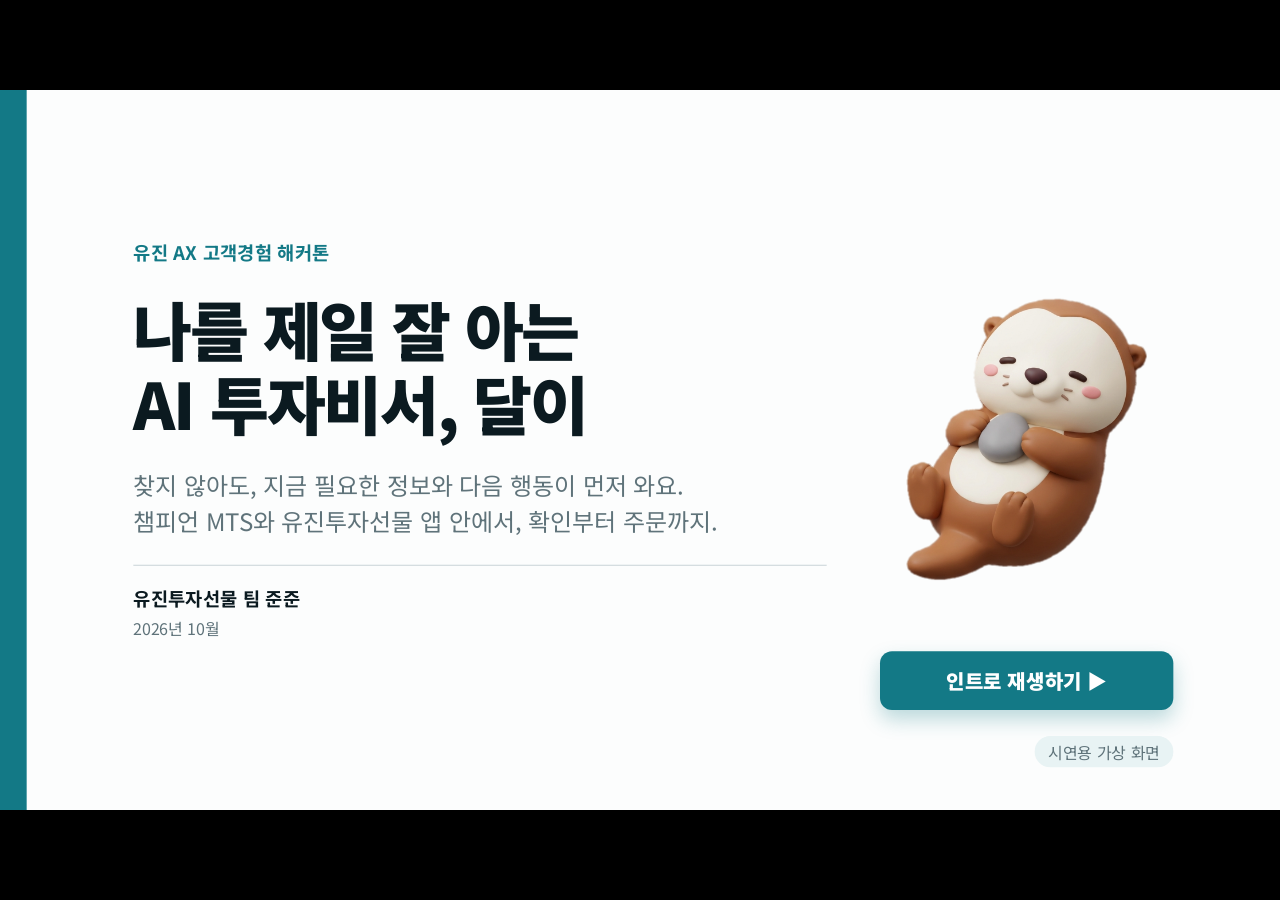
==== present/index.html @ 92f45984 "feat: 발표 페이지 present/ 추가 (덱, 인트로, 시연 영상을 한 페이지로) - present/index.html: 덱 9장 + 시연 영상 장. 1920×1080 무대를" ====
<!doctype html>
<html lang="ko">
<head>
<meta charset="utf-8">
<meta name="viewport" content="width=device-width, initial-scale=1">
<title>나를 제일 잘 아는 AI 투자비서, 달이</title>
<link rel="icon" href="../favicon.ico">
<link rel="preconnect" href="https://fonts.googleapis.com">
<link rel="stylesheet" href="https://fonts.googleapis.com/css2?family=Noto+Sans+KR:wght@400;500;700;900&display=swap">
<style>
  /* 1920×1080 무대를 창에 맞춰 축소. 장은 덱 파일 그대로(인라인 스타일) */
  html, body { margin: 0; height: 100%; background: #000; overflow: hidden; }
  #stage { position: absolute; left: 50%; top: 50%; width: 1920px; height: 1080px; transform-origin: 0 0; }
  #stage > section { position: absolute; left: 0; top: 0; width: 1920px; height: 1080px; box-sizing: border-box; overflow: hidden; margin: 0; }
  #stage > section:not(.on) { display: none !important; }
  #stage section * { box-sizing: border-box; }
  #stage p, #stage h1, #stage h2, #stage h3 { margin: 0; }
  #stage img { display: block; }
  #stage aside { display: none; }
  #stage table { border-collapse: collapse; }
  x-shape { display: block; flex: none; }
  x-shape[kind="arrow-right"] { clip-path: polygon(0 32%, 58% 32%, 58% 0, 100% 50%, 58% 100%, 58% 68%, 0 68%); }
  /* 넘김 안내와 장 번호 */
  #hud { position: fixed; left: 50%; bottom: 14px; transform: translateX(-50%); display: flex; gap: 10px; align-items: center; font: 500 13px/1 'Noto Sans KR', Arial, sans-serif; color: rgba(255,255,255,.55); opacity: 0; transition: opacity .3s; pointer-events: none; }
  body:hover #hud { opacity: 1; }
  #hud b { color: #fff; font-weight: 700; }
  /* 발표자 노트 (N) */
  #notes { position: fixed; right: 16px; bottom: 16px; width: 420px; max-height: 40vh; overflow: auto; padding: 14px 16px; border-radius: 12px; background: rgba(11,26,32,.92); color: #fff; font: 400 15px/1.6 'Noto Sans KR', Arial, sans-serif; display: none; }
  #notes.on { display: block; }
  /* 인트로 오버레이 */
  #intro { position: fixed; inset: 0; background: #000; display: none; z-index: 10; }
  #intro.on { display: block; }
  #intro iframe { width: 100%; height: 100%; border: 0; display: block; }
  #intro-close { position: absolute; right: 18px; top: 14px; padding: 8px 14px; border: 0; border-radius: 999px; background: rgba(255,255,255,.18); color: #fff; font: 700 14px 'Noto Sans KR', Arial, sans-serif; cursor: pointer; }
</style>
</head>
<body>
<div id="stage">
<section id="v-cover" data-transition="fade" style="background:#FCFDFD;color:#0B1A20;font-family:'Noto Sans KR', Arial, sans-serif;padding:128px 160px 160px 200px;display:flex;flex-direction:row;align-items:center;justify-content:space-between;gap:80px">
<x-shape kind="rect" style="position:absolute;left:0;top:0;width:40px;height:1080px;background:#137986"></x-shape>
<div style="display:flex;flex-direction:column;gap:40px;width:1080px">
<p style="font-size:28px;font-weight:700;color:#137986">유진 AX 고객경험 해커톤</p>
<h1 style="font-size:96px;font-weight:900;line-height:1.15;letter-spacing:-3px">나를 제일 잘 아는<br>AI 투자비서, 달이</h1>
<p style="font-size:36px;color:#5F737A;line-height:1.5">찾지 않아도, 지금 필요한 정보와 다음 행동이 먼저 와요.<br>챔피언 MTS와 유진투자선물 앱 안에서, 확인부터 주문까지.</p>
<div style="display:flex;flex-direction:column;gap:8px;border-top:2px solid #D5DDE0;padding:28px 0 0 0">
<p style="font-size:28px;font-weight:700">유진투자선물 팀 준준</p>
<p style="font-size:24px;color:#5F737A">2026년 10월</p>
</div>
</div>
<img src="img/dali-body.png" alt="조약돌을 안은 해달 캐릭터 달이" style="width:440px;height:440px;object-fit:contain">
<button type="button" id="intro-btn" style="position:absolute;right:160px;bottom:150px;width:440px;padding:22px 0;border:0;border-radius:18px;background:#137986;color:#fff;font:inherit;font-size:30px;font-weight:900;cursor:pointer;box-shadow:0 14px 30px rgba(19,121,134,.28)">인트로 재생하기 ▶</button>
<p style="position:absolute;right:160px;bottom:64px;font-size:24px;color:#5F737A;background:#E8F3F4;padding:6px 20px;border-radius:999px">시연용 가상 화면</p>
<aside>안녕하세요, 유진투자선물 리테일영업팀과 스마트채널팀이 모인 팀 준준이에요. 저희는 매일 고객을 직접 만나요. 오늘 보여 드릴 건 나를 제일 잘 아는 AI 투자비서, 달이예요. 고객이 늘 묻는 세 가지, 왜 오르지, 왜 떨어지지, 어떻게 대응하지에 챔피언 MTS와 유진투자선물 앱이 먼저 답하게 만들었어요. 고객을 만나서 들은 이야기부터 시작할게요.</aside>
</section>
<section id="v-why" data-transition="fade" style="background:#FCFDFD;color:#0B1A20;font-family:'Noto Sans KR', Arial, sans-serif;padding:80px 128px 160px;display:flex;flex-direction:column;justify-content:space-between;gap:36px">
<div style="display:flex;flex-direction:column;gap:14px;border-bottom:2px solid #D5DDE0;padding:0 0 28px 0">
<div style="display:flex;flex-direction:row;align-items:center;gap:20px"><p style="font-size:24px;font-weight:900;letter-spacing:6px;color:#137986">WHY</p><p style="font-size:22px;font-weight:700;color:#137986;background:#E8F3F4;padding:4px 16px;border-radius:999px">고객문제 발견</p></div>
<h2 style="font-size:52px;font-weight:700;line-height:1.3;letter-spacing:-1px">고객은 챔피언 MTS에 거래할 때만 들어와요.<br><span style="color:#137986">필요한 정보가 제때 보이지 않아서요</span></h2>
</div>
<div style="display:flex;flex-direction:column;gap:12px">
<p style="font-size:30px;font-weight:700;color:#5F737A">“챔피언 MTS는 언제 사용하시나요?”</p>
<p style="font-size:96px;font-weight:900;line-height:1.15;letter-spacing:-4px">“거래할 때만 들어와요.”</p>
</div>
<div style="display:flex;flex-direction:column;gap:16px">
<p style="font-size:24px;font-weight:700;color:#5F737A">2026년 상반기 고객인터뷰 결과, 5명, 1인 60분</p>
<div style="display:flex;flex-direction:row;gap:24px;align-items:stretch">
<div style="flex:1;display:flex;flex-direction:column;gap:8px;background:#FFFFFF;border:2px solid #D5DDE0;border-radius:24px;padding:28px 36px"><p style="font-size:72px;font-weight:900;letter-spacing:-3px;color:#E5333D;line-height:1">100%</p><p style="font-size:28px;font-weight:700;line-height:1.35">분석은 다른 앱에서 끝내고<br>여기서는 매수 버튼만</p></div>
<div style="flex:1;display:flex;flex-direction:column;gap:8px;background:#FFFFFF;border:2px solid #D5DDE0;border-radius:24px;padding:28px 36px"><p style="font-size:72px;font-weight:900;letter-spacing:-3px;color:#E5333D;line-height:1">100%</p><p style="font-size:28px;font-weight:700;line-height:1.35">왜 올랐는지, 남들은 뭘 사는지<br>보고 싶은데 앱엔 없어요</p></div>
<div style="flex:1.1;display:flex;flex-direction:column;justify-content:center;gap:10px;background:#0B1A20;color:#FFFFFF;border-radius:24px;padding:28px 36px"><p style="font-size:24px;font-weight:700;color:#BFC9CD">그래서 위기예요</p><p style="font-size:30px;font-weight:900;line-height:1.35">매수 버튼은 어느 앱에나 있어요.<br>주문만 남으면, <span style="color:#FF8A8F">갈아탈 이유만</span> 남아요</p></div>
</div>
</div>
<p style="position:absolute;left:128px;bottom:64px;width:1300px;font-size:24px;color:#5F737A">지금 유진을 쓰는 이유는 주문이 안정적이고, 담당 직원이 챙겨 주고, 오래 거래해서예요. 비율은 인터뷰한 고객 기준</p>
<p style="position:absolute;right:208px;bottom:64px;font-size:24px;color:#5F737A;background:#E8F3F4;padding:6px 20px;border-radius:999px">시연용 가상 화면</p>
<p style="position:absolute;right:128px;bottom:64px;width:60px;font-size:24px;color:#5F737A;text-align:right">2</p>
<aside>고객을 직접 만나 한 시간씩 물어봤어요. 다섯 분이에요. 챔피언 MTS를 언제 사용하시냐고 묻자 답은 하나였어요. 거래할 때만 들어와요. 왜 올랐는지, 내 종목 일정이 언제인지 앱 안에서 바로 보이지 않으니까요. 그래서 만난 고객 모두가 분석은 다른 앱에서 끝내고 와서 여기서는 매수 버튼만 눌러요. 모두가 왜 올랐는지, 다른 고객은 뭘 사는지 보고 싶어 했는데 앱엔 없었어요. 지금 유진을 쓰는 이유는 주문이 안정적이고, 담당 직원이 챙겨 주고, 오래 거래해서예요. 고객의 눈높이는 매일 높아져요. 그런데 매수 버튼은 어느 증권사 앱에나 있어요. 고객이 판단하는 자리가 전부 밖에 있으면 유진에 남는 건 주문뿐이고, 다른 데서 같은 주문이 되는 순간 갈아탈 이유만 남아요. 이게 저희가 출발한 위기감이에요.</aside>
</section>
<section id="v-what" data-transition="fade" style="background:#FCFDFD;color:#0B1A20;font-family:'Noto Sans KR', Arial, sans-serif;padding:64px 128px 150px;display:flex;flex-direction:column;gap:22px">
<div style="display:flex;flex-direction:row;align-items:center;gap:20px;border-bottom:2px solid #D5DDE0;padding:0 0 18px 0">
<p style="font-size:24px;font-weight:900;letter-spacing:6px;color:#137986">WHAT</p><p style="font-size:22px;font-weight:700;color:#137986;background:#E8F3F4;padding:4px 16px;border-radius:999px;white-space:nowrap">고객가치</p>
<h2 style="font-size:44px;font-weight:700;line-height:1.3;letter-spacing:-1px;padding:0 0 0 12px">고객이 늘 묻는 세 가지에, <span style="color:#137986">묻기 전에 답이 와 있어요</span></h2>
</div>
<div style="display:flex;flex-direction:row;justify-content:center;gap:64px">
<div style="display:flex;flex-direction:column;gap:10px;align-items:center"><img src="img/06-news.png" alt="관심 종목 SK하이닉스 +10.9%, 반도체 대형주 나란히 급등" style="width:324px;height:660px;object-fit:cover;object-position:top;border-radius:34px;border:6px solid #0B1A20"><p style="font-size:36px;font-weight:900;letter-spacing:-1px;color:#E5333D">왜 올랐지?</p><p style="font-size:24px;font-weight:700;color:#5F737A">관심 종목이 오르면 이유 한 줄</p></div>
<div style="display:flex;flex-direction:column;gap:10px;align-items:center"><img src="img/03-intraday.png" alt="삼성전자 -3.8%, 그날 특징뉴스 한 줄" style="width:324px;height:660px;object-fit:cover;object-position:top;border-radius:34px;border:6px solid #0B1A20"><p style="font-size:36px;font-weight:900;letter-spacing:-1px;color:#2F6FDB">왜 떨어졌지?</p><p style="font-size:24px;font-weight:700;color:#5F737A">보유 종목이 빠지면 그날 특징뉴스</p></div>
<div style="display:flex;flex-direction:column;gap:10px;align-items:center"><img src="img/10-ev-page1.png" alt="최근 4번 발표 다음 날 차트와 달이가 쓴 한 줄" style="width:324px;height:660px;object-fit:cover;object-position:top;border-radius:34px;border:6px solid #0B1A20"><p style="font-size:36px;font-weight:900;letter-spacing:-1px;color:#137986">어떻게 대응하지?</p><p style="font-size:24px;font-weight:700;color:#5F737A">실적 발표 전, 최근 4번 결과와 한 줄</p></div>
</div>
<p style="position:absolute;left:128px;bottom:64px;width:1300px;font-size:24px;color:#5F737A">사라, 팔라는 추천이 아니에요. 다음에 볼 것과 갈 화면만 먼저 열어 둬요. 판단은 고객이 해요</p>
<p style="position:absolute;right:208px;bottom:64px;font-size:24px;color:#5F737A;background:#E8F3F4;padding:6px 20px;border-radius:999px">시연용 가상 화면</p>
<p style="position:absolute;right:128px;bottom:64px;width:60px;font-size:24px;color:#5F737A;text-align:right">3</p>
<aside>그래서 우리가 주는 가치는 하나예요. 고객이 늘 묻는 세 가지에 묻기 전에 답이 와 있는 거예요. 왜 올랐지. 관심 종목이 오르면 이유 한 줄이 붙어 있어요. 왜 떨어졌지. 보유 종목이 빠지면 그날 특징뉴스가 맨 위에 있어요. 어떻게 대응하지. 실적 발표 전에 최근 4번 결과를 작은 차트로 보여 주고, 달이가 한 줄로 써 줘요. 지금은 검색하고, 커뮤니티와 차트 앱을 본 다음에야 챔피언 MTS를 열어요. 앱 4개, 30분이에요. 달이는 앱 1개, 1분이에요. 고객은 누르기만 해요. 사라, 팔라는 추천이 아니라 다음에 볼 것과 갈 화면을 먼저 열어 두는 거예요. 판단은 고객이 해요. 찾고, 다른 앱으로 옮기고, 혼자 짐작하던 투자 경험이 열면 보이는 쉬운 경험이 돼요.</aside>
</section>
<section id="v-eugene" data-transition="fade" style="background:#FCFDFD;color:#0B1A20;font-family:'Noto Sans KR', Arial, sans-serif;padding:64px 128px 150px;display:flex;flex-direction:column;gap:22px">
<div style="display:flex;flex-direction:row;align-items:center;gap:20px;border-bottom:2px solid #D5DDE0;padding:0 0 18px 0">
<p style="font-size:24px;font-weight:900;letter-spacing:6px;color:#137986">HOW</p><p style="font-size:22px;font-weight:700;color:#137986;background:#E8F3F4;padding:4px 16px;border-radius:999px;white-space:nowrap">유진다움</p>
<h2 style="font-size:44px;font-weight:700;line-height:1.3;letter-spacing:-1px;padding:0 0 0 12px">나를 제일 잘 아는 비서는 <span style="color:#137986">유진이라서 만들 수 있어요</span></h2>
</div>
<div style="display:flex;flex-direction:row;gap:64px;align-items:center">
<div style="flex:1;display:flex;flex-direction:column;border-top:2px solid #0B1A20">
<div style="display:flex;flex-direction:row;align-items:center;gap:28px;padding:34px 0;border-bottom:1px solid #D5DDE0"><p style="width:56px;font-size:36px;font-weight:900;color:#137986">1</p><p style="font-size:36px;font-weight:700">내 계좌와 매매 기록을 이미 알아요</p></div>
<div style="display:flex;flex-direction:row;align-items:center;gap:28px;padding:34px 0;border-bottom:1px solid #D5DDE0"><p style="width:56px;font-size:36px;font-weight:900;color:#137986">2</p><p style="font-size:36px;font-weight:700">증권과 선물, 두 앱에 같은 달이</p></div>
<div style="display:flex;flex-direction:row;align-items:center;gap:28px;padding:34px 0;border-bottom:1px solid #D5DDE0"><p style="width:56px;font-size:36px;font-weight:900;color:#137986">3</p><p style="font-size:36px;font-weight:700">유진 리서치가 한 줄의 근거</p></div>
<div style="display:flex;flex-direction:row;align-items:center;gap:28px;padding:34px 0;border-bottom:1px solid #D5DDE0"><p style="width:56px;font-size:36px;font-weight:900;color:#137986">4</p><p style="font-size:36px;font-weight:700">담당 직원이 없는 시간을 채워요</p></div>
</div>
<div style="flex:none;display:flex;flex-direction:row;gap:40px">
<div style="display:flex;flex-direction:column;gap:12px;align-items:center"><img src="img/30-stock-main.png" alt="챔피언 MTS 메인, 오른쪽 아래 달이" style="width:324px;height:700px;object-fit:cover;object-position:top;border-radius:34px;border:6px solid #0B1A20"><p style="font-size:26px;font-weight:700;text-align:center">챔피언 MTS</p></div>
<div style="display:flex;flex-direction:column;gap:12px;align-items:center"><img src="img/32-fut-main.png" alt="유진투자선물 앱 메인, 오른쪽 아래 달이" style="width:324px;height:700px;object-fit:cover;object-position:top;border-radius:34px;border:6px solid #0B1A20"><p style="font-size:26px;font-weight:700;text-align:center">유진투자선물 앱</p></div>
</div>
</div>
<p style="position:absolute;left:128px;bottom:64px;width:1300px;font-size:24px;color:#5F737A">새 앱을 깔지 않아요. 두 앱 메인 오른쪽 아래, 같은 자리에 달이가 있어요</p>
<p style="position:absolute;right:208px;bottom:64px;font-size:24px;color:#5F737A;background:#E8F3F4;padding:6px 20px;border-radius:999px">시연용 가상 화면</p>
<p style="position:absolute;right:128px;bottom:64px;width:60px;font-size:24px;color:#5F737A;text-align:right">4</p>
<aside>왜 유진이어야 하느냐. 나를 제일 잘 아는 비서는 내 계좌를 아는 회사만 만들 수 있어요. 달이의 입력은 보유 종목, 관심 종목, 매매 기록, 어제 걸어 둔 주문이에요. 전부 유진이 이미 가진 것이에요. 둘째, 유진은 증권과 선물을 다 해요. 챔피언 MTS에서는 내 종목 일정을, 유진투자선물 앱에서는 미국 금리 결정을 같은 달이가 같은 틀로 보여 줘요. 셋째, 달이가 쓰는 한 줄 아래에는 근거가 붙는데, 리포트 3줄 같이 읽기는 유진 리서치가 있어서 가능해요. 넷째, 고객이 유진에 남는 이유는 담당 직원이에요. 저희 리테일영업팀이 매일 듣는 질문, 왜 올랐어요, 언제 발표예요, 이걸 달이가 앱 안에서 먼저 답해요. 직원을 대신하는 게 아니라 직원이 없는 시간을 채우는 거예요.</aside>
</section>
<section id="v-ai" data-transition="fade" style="display:flex; flex-direction:column; gap:36px; padding:80px 128px 160px; background:#fcfdfd">
  <div style="display:flex; flex-direction:column; gap:14px; padding:0 0 28px; border-bottom:2px solid #d5dde0">
    <div style="display:flex; flex-direction:row; gap:20px; align-items:center">
      <p style="font-family:'Noto Sans KR', Arial, sans-serif; font-size:24px; font-weight:900; letter-spacing:6px; color:#137986">HOW</p>
      <p style="padding:4px 16px; font-family:'Noto Sans KR', Arial, sans-serif; font-size:22px; font-weight:700; color:#137986; background:#e8f3f4; border-radius:256px">AI 활용 및 구현</p>
    </div>
    <h2 style="font-family:'Noto Sans KR', Arial, sans-serif; font-size:52px; font-weight:700; line-height:1.3; letter-spacing:-1px; color:#0b1a20">챗봇은 고객이 묻고 기다려요.<br><span style="color:#137986">달이는 AI가 먼저 가져와요</span></h2>
  </div>
  <div style="display:flex; flex-direction:column; gap:14px">
    <div style="display:flex; flex-direction:row; gap:24px">
      <p style="flex:1; padding:0 0 10px 36px; font-family:'Noto Sans KR', Arial, sans-serif; font-size:30px; font-weight:900; color:#5f737a; border-bottom:3px solid #bfc9cd">기존 챗봇</p>
      <p style="flex:1; padding:0 0 10px 36px; font-family:'Noto Sans KR', Arial, sans-serif; font-size:30px; font-weight:900; color:#137986; border-bottom:3px solid #137986">달이</p>
    </div>
    <div style="display:flex; flex-direction:row; gap:24px">
      <p style="flex:1; padding:26px 36px; font-family:'Noto Sans KR', Arial, sans-serif; font-size:32px; font-weight:700; color:#5f737a; background:#f3f6f7; border-radius:20px">고객이 질문을 타이핑하고 기다려요</p>
      <p style="flex:1; padding:26px 36px; font-family:'Noto Sans KR', Arial, sans-serif; font-size:32px; font-weight:700; color:#0b1a20; background:#e8f3f4; border-radius:20px">묻기 전에, 답이 와 있어요</p>
    </div>
    <div style="display:flex; flex-direction:row; gap:24px">
      <p style="flex:1; padding:26px 36px; font-family:'Noto Sans KR', Arial, sans-serif; font-size:32px; font-weight:700; color:#5f737a; background:#f3f6f7; border-radius:20px">답은 시장 일반론</p>
      <p style="flex:1; padding:26px 36px; font-family:'Noto Sans KR', Arial, sans-serif; font-size:32px; font-weight:700; color:#0b1a20; background:#e8f3f4; border-radius:20px">내 계좌 기준 한 줄</p>
    </div>
    <div style="display:flex; flex-direction:row; gap:24px">
      <p style="flex:1; padding:26px 36px; font-family:'Noto Sans KR', Arial, sans-serif; font-size:32px; font-weight:700; color:#5f737a; background:#f3f6f7; border-radius:20px">주문은 다른 화면에서</p>
      <p style="flex:1; padding:26px 36px; font-family:'Noto Sans KR', Arial, sans-serif; font-size:32px; font-weight:700; color:#0b1a20; background:#e8f3f4; border-radius:20px">바로 아래에 주문 버튼</p>
    </div>
    <div style="display:flex; flex-direction:row; gap:24px">
      <div style="display:flex; flex-direction:row; gap:20px; align-items:center; justify-content:space-between; flex:1; padding:30px 36px; background:#f3f6f7; border-radius:20px">
        <p style="font-family:'Noto Sans KR', Arial, sans-serif; font-size:26px; font-weight:700; color:#5f737a">검색, 커뮤니티, 차트 앱, 그다음 MTS</p>
        <p style="font-family:'Noto Sans KR', Arial, sans-serif; font-size:60px; font-weight:900; line-height:1; letter-spacing:-2px; white-space:nowrap; color:#5f737a">앱 4개, 30분</p>
      </div>
      <div style="display:flex; flex-direction:row; gap:20px; align-items:center; justify-content:space-between; flex:1; padding:30px 36px; background:#137986; border-radius:20px">
        <p style="font-family:'Noto Sans KR', Arial, sans-serif; font-size:26px; font-weight:700; color:#bfe8ec">챔피언 MTS 하나</p>
        <p style="font-family:'Noto Sans KR', Arial, sans-serif; font-size:60px; font-weight:900; line-height:1; letter-spacing:-2px; white-space:nowrap; color:#ffffff">앱 1개, 1분</p>
      </div>
    </div>
  </div>
  <p style="position:absolute; bottom:64px; left:128px; width:1400px; font-family:'Noto Sans KR', Arial, sans-serif; font-size:24px; color:#5f737a">공시와 뉴스는 실제 데이터, 숫자는 규칙, 문장은 AI. 시연의 AI 문장은 미리 써 둔 것이고, 실제 서비스에서는 생성형 AI가 그때그때 써요</p>
  <p style="position:absolute; right:208px; bottom:64px; padding:6px 20px; font-family:'Noto Sans KR', Arial, sans-serif; font-size:24px; color:#5f737a; background:#e8f3f4; border-radius:256px">시연용 가상 화면</p>
  <p style="position:absolute; right:128px; bottom:64px; width:60px; font-family:'Noto Sans KR', Arial, sans-serif; font-size:24px; text-align:right; color:#5f737a">5</p>
  <aside>어떻게 하느냐. 기존 챗봇과 나란히 놓으면 분명해요. 챗봇은 고객이 질문을 타이핑하고 기다려요. 달이는 묻기 전에 답이 와 있어요. 챗봇의 답은 시장 일반론이고, 달이는 내 계좌 기준 한 줄이에요. 챗봇은 주문이 다른 화면이고, 달이는 바로 아래에 주문 버튼이에요. 지금 고객은 검색하고, 커뮤니티와 차트 앱을 본 다음에야 챔피언 MTS를 열어요. 앱 4개, 30분이에요. 달이는 앱 1개, 1분이에요. 구현은 세 층이에요. 공시는 OpenDART에서, 뉴스는 실제 기사 본문까지 10분마다 받아요. 지어내지 않아요. 숫자와 오늘 맨 위 한 장은 전부 규칙이 골라요. AI는 문장만 써요. 뉴스를 한 줄로 요약하고, 지난 결과를 한 줄로 쓰고, 습관을 점검해요. 문장 아래에는 늘 근거 한 줄이 붙어요. 그래서 고객은 아무것도 입력하지 않아도 지금 필요한 것을 알게 되고, 판단은 고객이 해요.</aside>
</section>
<section id="v-flow" data-transition="fade" style="background:#FCFDFD;color:#0B1A20;font-family:'Noto Sans KR', Arial, sans-serif;padding:64px 128px 150px;display:flex;flex-direction:column;gap:22px">
<div style="display:flex;flex-direction:row;align-items:center;gap:20px;border-bottom:2px solid #D5DDE0;padding:0 0 18px 0">
<p style="font-size:24px;font-weight:900;letter-spacing:6px;color:#137986">HOW</p><p style="font-size:22px;font-weight:700;color:#137986;background:#E8F3F4;padding:4px 16px;border-radius:999px;white-space:nowrap">AI 활용 및 구현</p>
<h2 style="font-size:44px;font-weight:700;line-height:1.3;letter-spacing:-1px;padding:0 0 0 12px">확인부터 주문까지 <span style="color:#137986">챔피언 MTS 안에서 끝나요</span></h2>
</div>
<div style="display:flex;flex-direction:row;align-items:center;justify-content:center;gap:18px">
<div style="display:flex;flex-direction:column;align-items:center;gap:12px"><img src="img/30-stock-main.png" alt="챔피언 MTS 메인, 오른쪽 아래 달이" style="width:324px;height:700px;object-fit:cover;object-position:top;border-radius:34px;border:6px solid #0B1A20"><p style="font-size:26px;font-weight:700;text-align:center">메인에서 달이</p></div>
<x-shape kind="arrow-right" style="width:40px;height:30px;background:#1E95A3;flex:none"></x-shape>
<div style="display:flex;flex-direction:column;align-items:center;gap:12px"><img src="img/02-morning.png" alt="달이 오늘 탭, 내 종목 일정, 삼성전자 실적 발표" style="width:324px;height:700px;object-fit:cover;object-position:top;border-radius:34px;border:6px solid #0B1A20"><p style="font-size:26px;font-weight:700;text-align:center">내 종목 일정이 맨 위에</p></div>
<x-shape kind="arrow-right" style="width:40px;height:30px;background:#1E95A3;flex:none"></x-shape>
<div style="display:flex;flex-direction:column;align-items:center;gap:12px"><img src="img/40-ev-order-btn.png" alt="지난 결과는? 화면 맨 아래 삼성전자 주문 버튼" style="width:324px;height:700px;object-fit:cover;object-position:bottom;border-radius:34px;border:6px solid #0B1A20"><p style="font-size:26px;font-weight:700;text-align:center">최근 4번 보고 주문 버튼</p></div>
<x-shape kind="arrow-right" style="width:40px;height:30px;background:#1E95A3;flex:none"></x-shape>
<div style="display:flex;flex-direction:column;align-items:center;gap:12px"><img src="img/41-order.png" alt="챔피언 MTS 삼성전자 주문 화면, 오른쪽 위 달이 버튼" style="width:324px;height:700px;object-fit:cover;object-position:top;border-radius:34px;border:6px solid #0B1A20"><p style="font-size:26px;font-weight:700;text-align:center">주문 화면</p></div>
</div>
<p style="position:absolute;left:128px;bottom:64px;width:1300px;font-size:24px;color:#5F737A">새 앱을 깔지 않아요. 주문 화면 오른쪽 위 달이 버튼으로 다시 돌아와요. 유진투자선물 앱도 같은 흐름이에요</p>
<p style="position:absolute;right:208px;bottom:64px;font-size:24px;color:#5F737A;background:#E8F3F4;padding:6px 20px;border-radius:999px">시연용 가상 화면</p>
<p style="position:absolute;right:128px;bottom:64px;width:60px;font-size:24px;color:#5F737A;text-align:right">6</p>
<aside>고객은 챔피언 MTS를 떠나지 않아요. 메인 화면 오른쪽 아래 달이를 누르면 오늘 내 종목 일정이 맨 위에 있어요. 지난 결과는? 으로 최근 4번을 보고, 맨 아래 주문 버튼을 누르면 챔피언 MTS 주문 화면으로 바로 가요. 주문 화면 오른쪽 위 달이 버튼으로 다시 돌아오고요. 유진투자선물 앱도 같은 틀이에요. 미국 금리 결정 앞에서 나스닥 지난 결과를 보여 줘요. 이 흐름을 지금 바로 시연으로 보여 드릴게요.</aside>
</section>
<section id="v-grow" data-transition="fade" style="background:#FCFDFD;color:#0B1A20;font-family:'Noto Sans KR', Arial, sans-serif;padding:64px 128px 150px;display:flex;flex-direction:column;gap:22px">
<div style="display:flex;flex-direction:row;align-items:center;gap:20px;border-bottom:2px solid #D5DDE0;padding:0 0 18px 0">
<p style="font-size:24px;font-weight:900;letter-spacing:6px;color:#137986">HOW</p><p style="font-size:22px;font-weight:700;color:#137986;background:#E8F3F4;padding:4px 16px;border-radius:999px;white-space:nowrap">고객가치</p>
<h2 style="font-size:44px;font-weight:700;line-height:1.3;letter-spacing:-1px;padding:0 0 0 12px">키우기의 힘은 가져오고, <span style="color:#137986">광고는 넣지 않아요</span></h2>
</div>
<div style="display:flex;flex-direction:row;gap:28px;align-items:flex-start">
<div style="flex:1;display:flex;flex-direction:column;gap:12px;align-items:center">
<div style="display:flex;flex-direction:row;gap:14px"><img src="img/w1.png" alt="T사 고양이 키우기, 출석하기, 매일미션" style="width:244px;height:510px;object-fit:cover;object-position:top;border-radius:26px;border:1px solid #D5DDE0"><img src="img/w2.png" alt="T사 고양이 키우기, 결제하기 미션 보상" style="width:244px;height:510px;object-fit:cover;object-position:bottom;border-radius:26px;border:1px solid #D5DDE0"></div>
<p style="font-size:26px;font-weight:900;color:#5F737A">T사 고양이 키우기</p>
<p style="font-size:24px;line-height:1.45;text-align:center;color:#5F737A"><b>월 175만 명, 55%가 매일</b><br>대신 보상마다 광고, 결제 미션</p>
</div>
<div style="flex:1;display:flex;flex-direction:column;gap:12px;align-items:center">
<div style="display:flex;flex-direction:row;gap:14px"><img src="img/s7.png" alt="T사 키워봐요 31일적금" style="width:244px;height:510px;object-fit:cover;object-position:center;border-radius:26px;border:1px solid #D5DDE0"><img src="img/s8.png" alt="T사 키워봐요, 다음 진화까지 1일" style="width:244px;height:510px;object-fit:cover;object-position:center;border-radius:26px;border:1px solid #D5DDE0"></div>
<p style="font-size:26px;font-weight:900;color:#5F737A">T사 키워봐요 다람쥐</p>
<p style="font-size:24px;line-height:1.45;text-align:center;color:#5F737A"><b>두 달 반에 60만 계좌</b><br>대신 매일 직접 넣고, 빠지면 금리 하락</p>
</div>
<div style="flex:1;display:flex;flex-direction:column;gap:12px;align-items:center;background:#E8F3F4;border-radius:30px;padding:18px 18px 22px">
<div style="display:flex;flex-direction:row;gap:14px"><img src="img/60-manage.png" alt="달이 키우기, 리포트 3줄 같이 읽기" style="width:244px;height:510px;object-fit:cover;object-position:top;border-radius:26px;border:4px solid #0B1A20"><img src="img/65-report.png" alt="달이 10월 습관 리포트" style="width:244px;height:510px;object-fit:cover;object-position:top;border-radius:26px;border:4px solid #0B1A20"></div>
<p style="font-size:26px;font-weight:900;color:#137986">달이 키우기</p>
<p style="font-size:24px;line-height:1.45;text-align:center"><b style="color:#137986;font-size:28px">광고 0개, 결제 미션 0개</b><br>리포트 3줄 읽기, AI 습관 점검, 나무 심기</p>
</div>
</div>
<p style="position:absolute;left:128px;bottom:64px;width:1300px;font-size:18px;color:#5F737A;line-height:1.4">비즈니스포스트 2025.4.15, T사 기술 블로그, 글로벌이코노믹 2026.10.22, 이용자 공개 캡처와 T사 공개 이미지. 달이 화면과 숫자는 가상</p>
<p style="position:absolute;right:208px;bottom:64px;font-size:24px;color:#5F737A;background:#E8F3F4;padding:6px 20px;border-radius:999px">시연용 가상 화면</p>
<p style="position:absolute;right:128px;bottom:64px;width:60px;font-size:24px;color:#5F737A;text-align:right">7</p>
<aside>키우기는 사람을 매일 오게 만들어요. T사가 이미 증명했어요. 고양이 키우기는 한 달에 175만 명이 쓰고 55%가 매일 들어오고, 시작 4개월 만에 1인당 이익이 흑자로 돌아섰어요. 다람쥐를 키우는 키워봐요 적금은 두 달 반 만에 60만 계좌가 열렸고, 94%가 가입 당일 첫 미션을 했어요. 다만 조건이 있어요. 보상마다 광고를 봐야 하고, 결제해야 완료되는 미션이 있어요. 다람쥐는 자동이체가 없어서 매일 직접 넣어야 하고, 하루 빠지면 금리가 내려가요. 달이는 매일 오게 만드는 힘은 가져오고, 광고와 결제 미션은 하나도 넣지 않아요. 리포트 3줄을 읽고, AI가 투자 습관을 점검하고, 같이 걸으면 가치걸음과 노을공원 나무로 이어져요. 광고 대신 배움으로 키우는 것, 금융회사의 키우기예요.</aside>
</section>
<section id="v-learn" data-transition="fade" style="background:#FCFDFD;color:#0B1A20;font-family:'Noto Sans KR', Arial, sans-serif;padding:80px 128px 160px;display:flex;flex-direction:column;justify-content:space-between;gap:40px">
<div style="display:flex;flex-direction:column;gap:14px;border-bottom:2px solid #D5DDE0;padding:0 0 28px 0">
<div style="display:flex;flex-direction:row;align-items:center;gap:20px"><p style="font-size:24px;font-weight:900;letter-spacing:6px;color:#137986">LEARN</p><p style="font-size:22px;font-weight:700;color:#137986;background:#E8F3F4;padding:4px 16px;border-radius:999px">시행착오와 인사이트</p></div>
<h2 style="font-size:52px;font-weight:700;line-height:1.3;letter-spacing:-1px">고객경험은 우리가 주고 싶은 것이 아니라,<br><span style="color:#137986">고객이 받고 싶은 것을 주는 일이었어요</span></h2>
</div>
<div style="display:flex;flex-direction:row;align-items:stretch;gap:32px">
<div style="flex:1;display:flex;flex-direction:column;gap:14px;background:#F3F6F7;border-radius:28px;padding:40px 44px"><p style="font-size:26px;font-weight:900;color:#5F737A">처음 기획</p><p style="font-size:38px;font-weight:700;line-height:1.4;color:#5F737A">내가 좋아하는 게임을<br>MTS 안에 만들려고 했어요</p></div>
<div style="display:flex;align-items:center"><x-shape kind="arrow-right" style="width:56px;height:40px;background:#1E95A3"></x-shape></div>
<div style="flex:1.3;display:flex;flex-direction:column;gap:14px;background:#E8F3F4;border:2px solid #137986;border-radius:28px;padding:40px 44px"><p style="font-size:26px;font-weight:900;color:#137986">바꾼 기획</p><p style="font-size:38px;font-weight:700;line-height:1.4">우리 고객의 연령대와 증권 앱을 쓰는 패턴을 듣고 나서,<br>게임이 아니라 <span style="color:#137986">먼저 오는 한 줄</span>로 바꿨어요</p></div>
</div>
<div style="display:flex;flex-direction:row;gap:24px">
<div style="flex:1;border-top:3px solid #137986;padding:14px 4px 0"><p style="font-size:22px;font-weight:700;color:#5F737A">만들면서 배운 것 1</p><p style="font-size:28px;font-weight:900;line-height:1.3">숫자는 규칙이, 문장만 AI가</p></div>
<div style="flex:1;border-top:3px solid #137986;padding:14px 4px 0"><p style="font-size:22px;font-weight:700;color:#5F737A">만들면서 배운 것 2</p><p style="font-size:28px;font-weight:900;line-height:1.3">근거 없는 날은 비워요</p></div>
<div style="flex:1;border-top:3px solid #137986;padding:14px 4px 0"><p style="font-size:22px;font-weight:700;color:#5F737A">만들면서 배운 것 3</p><p style="font-size:28px;font-weight:900;line-height:1.3">권유로 읽히는 말은 기계가 막아요</p></div>
</div>
<p style="font-size:40px;font-weight:900;line-height:1.35;letter-spacing:-1px">AI 시대가 되어도 고객경험의 출발은<br><span style="color:#137986">고객의 목소리에 귀 기울이는 것</span>이에요</p>
<p style="position:absolute;left:128px;bottom:64px;width:1300px;font-size:24px;color:#5F737A">PR 48개. 고친 것의 대부분은 기능이 아니라 문구와 크기였어요. 실제 회사의 공시와 실적은 지어내지 않았어요</p>
<p style="position:absolute;right:208px;bottom:64px;font-size:24px;color:#5F737A;background:#E8F3F4;padding:6px 20px;border-radius:999px">시연용 가상 화면</p>
<p style="position:absolute;right:128px;bottom:64px;width:60px;font-size:24px;color:#5F737A;text-align:right">8</p>
<aside>직접 만들면서 알게 된 건 이거예요. 고객경험은 우리가 주고 싶은 것이 아니라, 고객이 받고 싶은 것을 주는 일이었어요. 처음에는 제가 좋아하는 게임을 MTS 안에 만들려고 했어요. 그런데 우리 고객이 누구인지, 어떤 연령대가 증권 앱을 어떤 패턴으로 쓰는지 듣고 나니 그게 아니었어요. 그래서 기획을 바꿨어요. 게임이 아니라, 열면 먼저 와 있는 한 줄이에요. 만들면서 배운 것도 있어요. 숫자는 규칙이 뽑고 AI는 문장만 쓰게 했어요. AI가 숫자까지 말하면 볼 때마다 달라지니까요. 판 6번 중 3번 수익 같은 자랑하는 숫자는 뺐고, 투자 권유로 읽힐 말은 검사 스크립트가 막아요. 기사 제목을 그대로 넣었더니 아무도 안 읽어서 한 줄로 줄였고, 근거가 없는 날은 AI 줄을 비웠어요. 매매일지가 다른 앱에서 온 것 같아서 띠 높이와 줄 하나까지 맞추니 그제야 하나의 앱이 됐어요. PR 48개 중 대부분은 기능이 아니라 문구와 크기를 고친 것이었어요. 실제 회사의 공시와 실적은 지어내지 않았어요. AI 시대가 되어도 고객경험의 출발은 고객의 목소리에 귀 기울이는 것이라는 걸 잊지 않으려고 해요.</aside>
</section>
<section id="v-money" data-transition="fade" style="background:#FCFDFD;color:#0B1A20;font-family:'Noto Sans KR', Arial, sans-serif;padding:80px 128px 160px;display:flex;flex-direction:column;gap:36px">
<div style="display:flex;flex-direction:column;gap:14px;border-bottom:2px solid #D5DDE0;padding:0 0 28px 0">
<div style="display:flex;flex-direction:row;align-items:center;gap:20px"><p style="font-size:24px;font-weight:900;letter-spacing:6px;color:#137986">NEXT</p><p style="font-size:22px;font-weight:700;color:#137986;background:#E8F3F4;padding:4px 16px;border-radius:999px">BM과 다음 단계</p></div>
<h2 style="font-size:52px;font-weight:700;line-height:1.3;letter-spacing:-1px">긍정적인 경험이 쌓이면 고객이 남아요.<br><span style="color:#137986">연 1.8억 원으로 7.4억 원의 수익을 지켜요</span></h2>
</div>
<div style="display:flex;flex-direction:row;gap:64px;align-items:flex-start">
<div style="width:420px;display:flex;flex-direction:column;gap:16px">
<p style="font-size:24px;font-weight:700;color:#5F737A">연간 금액, 억 원</p>
<div style="display:flex;flex-direction:row;align-items:flex-end;gap:56px;height:360px;border-bottom:2px solid #0B1A20;padding:0 0 0 24px">
<div style="display:flex;flex-direction:column;align-items:center;gap:10px"><p style="font-size:44px;font-weight:900;color:#5F737A">1.8</p><div style="width:140px;height:74px;background:#BFD2D6"></div></div>
<div style="display:flex;flex-direction:column;align-items:center;gap:10px"><p style="font-size:44px;font-weight:900;color:#137986">7.4</p><div style="width:140px;height:300px;background:#137986"></div></div>
</div>
<div style="display:flex;flex-direction:row;gap:56px;padding:0 0 0 24px"><p style="width:140px;font-size:24px;text-align:center;color:#5F737A">드는 비용</p><p style="width:140px;font-size:24px;text-align:center;color:#5F737A">지키는 수익</p></div>
</div>
<div style="flex:1;display:flex;flex-direction:column;gap:14px">
<p style="font-size:24px;font-weight:700;color:#5F737A">계산 가정</p>
<table style="width:100%;border-collapse:collapse">
<tr><td style="font-size:26px;padding:17px 0;border-top:2px solid #0B1A20;border-bottom:1px solid #D5DDE0">활성 리테일 고객</td><td style="font-size:26px;font-weight:700;text-align:right;padding:17px 0;border-top:2px solid #0B1A20;border-bottom:1px solid #D5DDE0;white-space:nowrap">17만 명 (추정)</td></tr>
<tr><td style="font-size:26px;padding:17px 0;border-bottom:1px solid #D5DDE0">1인당 연 위탁매매 순이익</td><td style="font-size:26px;font-weight:700;text-align:right;padding:17px 0;border-bottom:1px solid #D5DDE0;white-space:nowrap">29만 원 (추정)</td></tr>
<tr><td style="font-size:26px;padding:17px 0;border-bottom:1px solid #D5DDE0">달이 참여, 그중 남는 고객</td><td style="font-size:26px;font-weight:700;text-align:right;padding:17px 0;border-bottom:1px solid #D5DDE0;white-space:nowrap">30%, 5% (가정)</td></tr>
<tr><td style="font-size:26px;padding:17px 0;border-bottom:1px solid #D5DDE0">비금전 보상</td><td style="font-size:26px;font-weight:700;text-align:right;padding:17px 0;border-bottom:1px solid #D5DDE0;white-space:nowrap">1인 월 300원 (가정)</td></tr>
<tr><td style="font-size:26px;padding:17px 0;border-bottom:1px solid #D5DDE0">AI 요약 비용, 종목 단위라 고객 수와 무관</td><td style="font-size:26px;font-weight:700;text-align:right;padding:17px 0;border-bottom:1px solid #D5DDE0;white-space:nowrap">연 1천만 원 안팎 (추정)</td></tr>
</table>
<p style="font-size:22px;color:#5F737A;line-height:1.5">참여를 T사 수준 9%로 낮춰도 0.55억 원으로 2.2억 원, 같은 4배예요</p>
</div>
<div style="width:430px;display:flex;flex-direction:column;gap:20px">
<p style="font-size:24px;font-weight:700;color:#5F737A">다음 단계</p>
<div style="background:#137986;color:#FFFFFF;border-radius:24px;padding:34px 36px;display:flex;flex-direction:column;gap:14px">
<p style="font-size:32px;font-weight:900">3개월 A/B 테스트</p>
<p style="font-size:24px;color:#BFE8EC;line-height:1.6">비거래일 접속률<br>알림 뒤 앱 열기 비율<br>휴면 전환율<br>계좌 이전 출고율</p>
</div>
<p style="font-size:32px;font-weight:900;line-height:1.35">궁금할 때,<br><span style="color:#137986">다른 앱 말고 챔피언 MTS.</span></p>
</div>
</div>
<p style="position:absolute;left:128px;bottom:64px;width:1400px;font-size:24px;color:#5F737A">유진투자증권 사업보고서 기반 추정, 자본시장연구원, 금융감독원. AI 비용은 소형 모델 공개 단가로 추정. 거래량은 재지 않아요</p>
<p style="position:absolute;right:208px;bottom:64px;font-size:24px;color:#5F737A;background:#E8F3F4;padding:6px 20px;border-radius:999px">시연용 가상 화면</p>
<p style="position:absolute;right:128px;bottom:64px;width:60px;font-size:24px;color:#5F737A;text-align:right">9</p>
<aside>돈으로 보면 이래요. 주문만 남은 고객은 다른 데서 같은 주문이 되면 그냥 떠나요. 업계가 고객 유치에 쓰던 이벤트 611억 원은 금융감독원이 막았고요. 그래서 지금 고객에게 긍정적인 경험을 쌓게 해서 남게 해야 해요. 묻기 전에 온 답, 저절로 남은 매매일지, 같이 키운 달이. 떠나면 사라지는 것들이라 떠날 이유가 줄어요. 공시 숫자로 추정한 활성 리테일 고객 약 17만 명, 한 명당 연 위탁매매 순이익 약 29만 원. 30%가 달이를 쓰고 그중 5%가 남으면 연 7.4억 원을 지켜요. 비용은 비금전 보상 1인 월 300원으로 연 1.8억 원이고, AI 요약은 종목 단위라 고객이 늘어도 비용이 같이 늘지 않아요. 연 1천만 원 안팎이에요. 참여를 T사 수준 9%로 낮춰도 같은 4배예요. 다음 단계로 3개월 A/B 테스트를 제안해요. 비거래일 접속률, 알림 뒤 앱 열기, 휴면 전환율, 계좌 이전 출고율로 증명할게요. 거래량은 재지 않아요. 같은 달이가 선물 앱에도 들어가고, 매매일지는 자산관리 상담으로 이어져요. 궁금할 때, 다른 앱 말고 챔피언 MTS. 감사합니다.</aside>
</section>
<section id="v-demo" style="background:#0B1A20;color:#FCFDFD;font-family:'Noto Sans KR', Arial, sans-serif;padding:64px 128px 150px;display:flex;flex-direction:column;gap:22px;align-items:center">
<div style="width:100%;display:flex;flex-direction:row;align-items:center;gap:20px;border-bottom:2px solid rgba(255,255,255,.18);padding:0 0 18px 0">
<p style="font-size:24px;font-weight:900;letter-spacing:6px;color:#7FD3DC">DEMO</p><p style="font-size:22px;font-weight:700;color:#7FD3DC;background:rgba(255,255,255,.1);padding:4px 16px;border-radius:999px;white-space:nowrap">시연</p>
<h2 style="font-size:44px;font-weight:700;line-height:1.3;letter-spacing:-1px;padding:0 0 0 12px">챔피언 MTS 안의 달이, <span style="color:#7FD3DC">확인부터 주문까지</span></h2>
</div>
<video id="demo-video" src="media/dali-demo.mp4" muted playsinline controls preload="metadata" style="width:1280px;height:720px;background:#000;border-radius:20px;box-shadow:0 20px 60px rgba(0,0,0,.5)"></video>
<p style="position:absolute;left:128px;bottom:64px;width:1300px;font-size:24px;color:rgba(255,255,255,.6)">1분 56초, 소리 없음. 화면 안 이름과 숫자는 전부 가상이에요</p>
<p style="position:absolute;right:208px;bottom:64px;font-size:24px;color:#0B1A20;background:#E8F3F4;padding:6px 20px;border-radius:999px">시연용 가상 화면</p>
<p style="position:absolute;right:128px;bottom:64px;width:60px;font-size:24px;color:rgba(255,255,255,.6);text-align:right">10</p>
<aside>이제 실제로 돌아가는 화면이에요. 메인 오른쪽 아래 달이를 눌러서, 오늘 내 종목 일정을 보고, 지난 결과를 보고, 주문까지 가요.</aside>
</section>
</div>
<div id="hud"><span><b id="hud-n">1</b> / 10</span><span>←→ 넘기기</span><span>F 전체화면</span><span>N 노트</span></div>
<div id="notes"></div>
<div id="intro"><iframe id="intro-frame" title="달이 인트로" allow="autoplay"></iframe><button type="button" id="intro-close">건너뛰기 ✕</button></div>
<script>
(function () {
  var stage = document.getElementById('stage');
  var slides = Array.prototype.slice.call(stage.children);
  var hudN = document.getElementById('hud-n'), notes = document.getElementById('notes');
  var intro = document.getElementById('intro'), frame = document.getElementById('intro-frame');
  var INTRO_SRC = 'intro/index.html?music=1';
  var i = 0;
  function fit() {
    var s = Math.min(innerWidth / 1920, innerHeight / 1080);
    stage.style.transform = 'translate(' + (-960 * s) + 'px,' + (-540 * s) + 'px) scale(' + s + ')';
  }
  function show(n) {
    n = Math.max(0, Math.min(slides.length - 1, n));
    slides[i].classList.remove('on');
    i = n;
    slides[i].classList.add('on');
    hudN.textContent = i + 1;
    var a = slides[i].querySelector('aside');
    notes.textContent = a ? a.textContent : '';
    location.hash = String(i + 1);
    var v = document.getElementById('demo-video');
    if (v && slides[i].id !== 'v-demo') v.pause();
  }
  function openIntro() {
    frame.src = INTRO_SRC;
    intro.classList.add('on');
    setTimeout(function () { try { frame.contentWindow.focus(); } catch (e) {} }, 50);
  }
  function closeIntro(next) {
    if (!intro.classList.contains('on')) return;
    intro.classList.remove('on');
    frame.src = 'about:blank';
    if (next) show(1);
    window.focus();
  }
  document.getElementById('intro-btn').addEventListener('click', openIntro);
  document.getElementById('intro-close').addEventListener('click', function () { closeIntro(true); });
  addEventListener('message', function (e) { if (e.data && e.data.type === 'dali-intro-done') closeIntro(true); });
  addEventListener('keydown', function (e) {
    if (intro.classList.contains('on')) { if (e.key === 'Escape') closeIntro(true); return; }
    if (e.target && (e.target.tagName === 'VIDEO' || e.target.tagName === 'BUTTON') && (e.key === ' ' || e.key === 'Enter')) return;
    if (e.key === 'ArrowRight' || e.key === 'PageDown' || e.key === ' ') { e.preventDefault(); show(i + 1); }
    else if (e.key === 'ArrowLeft' || e.key === 'PageUp') { e.preventDefault(); show(i - 1); }
    else if (e.key === 'Home') show(0);
    else if (e.key === 'End') show(slides.length - 1);
    else if (e.key === 'f' || e.key === 'F') { if (document.fullscreenElement) document.exitFullscreen(); else document.documentElement.requestFullscreen(); }
    else if (e.key === 'n' || e.key === 'N') notes.classList.toggle('on');
  });
  // 클릭: 오른쪽 2/3는 다음, 왼쪽 1/3은 이전. 버튼, 영상, 링크 위에서는 넘기지 않음
  stage.addEventListener('click', function (e) {
    if (e.target.closest('button, video, a')) return;
    if (e.clientX < innerWidth / 3) show(i - 1); else show(i + 1);
  });
  addEventListener('resize', fit);
  fit();
  var h = parseInt(location.hash.slice(1), 10);
  show(isNaN(h) ? 0 : h - 1);
})();
</script>
</body>
</html>
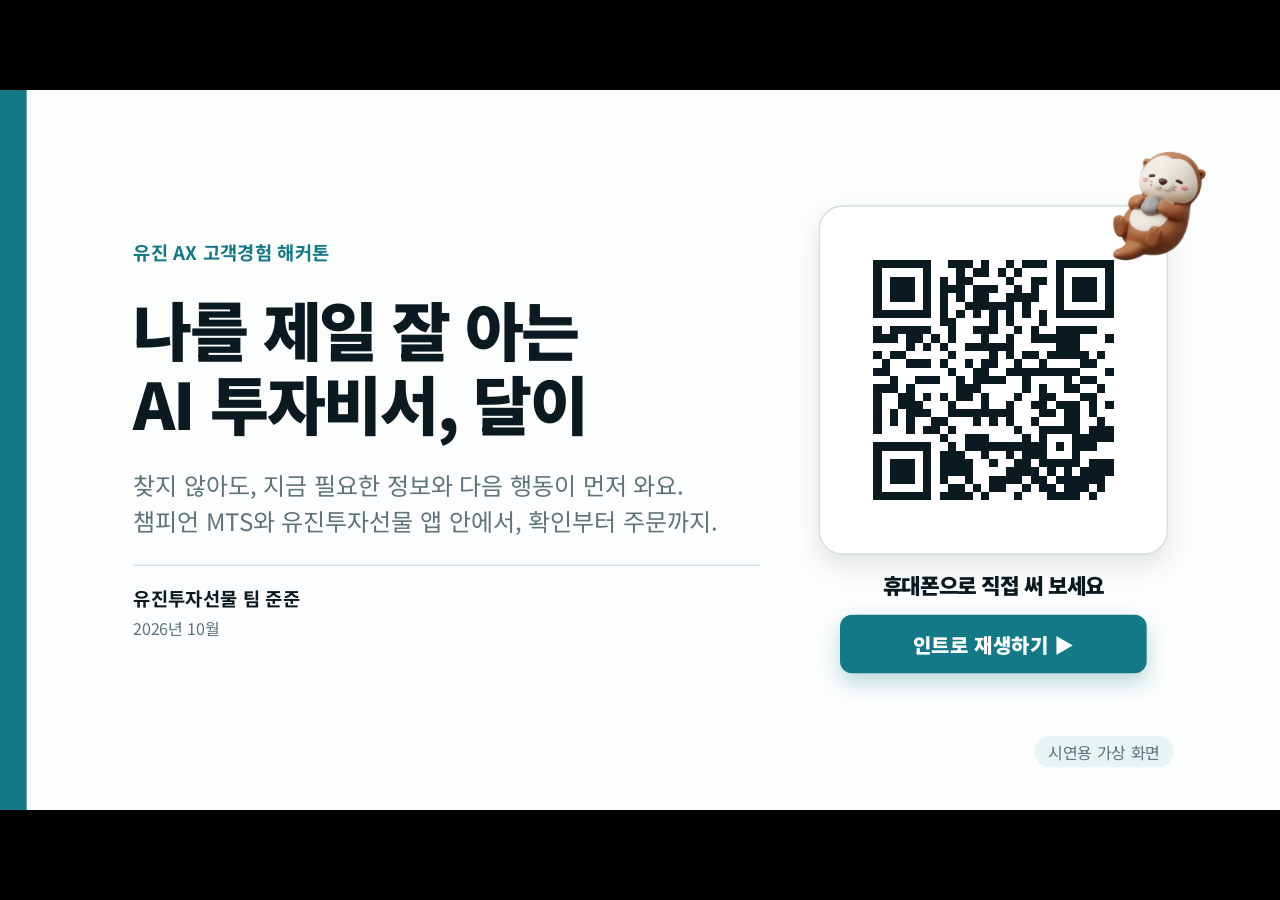
==== commit 34b637b9: "feat: 발표 페이지 표지에 메인 페이지 QR을 크게, 마무리 멘트는 영상 장으로 - 표지 오른쪽 해달 자리에 메인 페이지 QR(460px), 해달은 모서리에 작게, 그 아래 "" ====
--- a/present/index.html
+++ b/present/index.html
@@ -47,8 +47,14 @@
 <p style="font-size:24px;color:#5F737A">2026년 10월</p>
 </div>
 </div>
-<img src="img/dali-body.png" alt="조약돌을 안은 해달 캐릭터 달이" style="width:440px;height:440px;object-fit:contain">
-<button type="button" id="intro-btn" style="position:absolute;right:160px;bottom:150px;width:440px;padding:22px 0;border:0;border-radius:18px;background:#137986;color:#fff;font:inherit;font-size:30px;font-weight:900;cursor:pointer;box-shadow:0 14px 30px rgba(19,121,134,.28)">인트로 재생하기 ▶</button>
+<div style="flex:none;width:540px;display:flex;flex-direction:column;align-items:center;gap:22px">
+<div style="position:relative;background:#FFFFFF;border:2px solid #D5DDE0;border-radius:36px;padding:30px;box-shadow:0 18px 40px rgba(11,26,32,.10)">
+<img src="img/main-qr.png" alt="시연 사이트 QR, eugene12-ctrl.github.io/joonjoon" style="width:460px;height:460px;object-fit:contain;image-rendering:pixelated">
+<img src="img/dali-body.png" alt="" style="position:absolute;right:-74px;top:-86px;width:170px;height:170px;object-fit:contain">
+</div>
+<p style="font-size:32px;font-weight:900;letter-spacing:-1px">휴대폰으로 직접 써 보세요</p>
+<button type="button" id="intro-btn" style="width:460px;padding:22px 0;border:0;border-radius:18px;background:#137986;color:#fff;font:inherit;font-size:30px;font-weight:900;cursor:pointer;box-shadow:0 14px 30px rgba(19,121,134,.28)">인트로 재생하기 ▶</button>
+</div>
 <p style="position:absolute;right:160px;bottom:64px;font-size:24px;color:#5F737A;background:#E8F3F4;padding:6px 20px;border-radius:999px">시연용 가상 화면</p>
 <aside>안녕하세요, 유진투자선물 리테일영업팀과 스마트채널팀이 모인 팀 준준이에요. 저희는 매일 고객을 직접 만나요. 오늘 보여 드릴 건 나를 제일 잘 아는 AI 투자비서, 달이예요. 고객이 늘 묻는 세 가지, 왜 오르지, 왜 떨어지지, 어떻게 대응하지에 챔피언 MTS와 유진투자선물 앱이 먼저 답하게 만들었어요. 고객을 만나서 들은 이야기부터 시작할게요.</aside>
 </section>
@@ -256,7 +262,7 @@
 <p style="position:absolute;left:128px;bottom:64px;width:1400px;font-size:24px;color:#5F737A">유진투자증권 사업보고서 기반 추정, 자본시장연구원, 금융감독원. AI 비용은 소형 모델 공개 단가로 추정. 거래량은 재지 않아요</p>
 <p style="position:absolute;right:208px;bottom:64px;font-size:24px;color:#5F737A;background:#E8F3F4;padding:6px 20px;border-radius:999px">시연용 가상 화면</p>
 <p style="position:absolute;right:128px;bottom:64px;width:60px;font-size:24px;color:#5F737A;text-align:right">9</p>
-<aside>돈으로 보면 이래요. 주문만 남은 고객은 다른 데서 같은 주문이 되면 그냥 떠나요. 업계가 고객 유치에 쓰던 이벤트 611억 원은 금융감독원이 막았고요. 그래서 지금 고객에게 긍정적인 경험을 쌓게 해서 남게 해야 해요. 묻기 전에 온 답, 저절로 남은 매매일지, 같이 키운 달이. 떠나면 사라지는 것들이라 떠날 이유가 줄어요. 공시 숫자로 추정한 활성 리테일 고객 약 17만 명, 한 명당 연 위탁매매 순이익 약 29만 원. 30%가 달이를 쓰고 그중 5%가 남으면 연 7.4억 원을 지켜요. 비용은 비금전 보상 1인 월 300원으로 연 1.8억 원이고, AI 요약은 종목 단위라 고객이 늘어도 비용이 같이 늘지 않아요. 연 1천만 원 안팎이에요. 참여를 T사 수준 9%로 낮춰도 같은 4배예요. 다음 단계로 3개월 A/B 테스트를 제안해요. 비거래일 접속률, 알림 뒤 앱 열기, 휴면 전환율, 계좌 이전 출고율로 증명할게요. 거래량은 재지 않아요. 같은 달이가 선물 앱에도 들어가고, 매매일지는 자산관리 상담으로 이어져요. 궁금할 때, 다른 앱 말고 챔피언 MTS. 감사합니다.</aside>
+<aside>돈으로 보면 이래요. 주문만 남은 고객은 다른 데서 같은 주문이 되면 그냥 떠나요. 업계가 고객 유치에 쓰던 이벤트 611억 원은 금융감독원이 막았고요. 그래서 지금 고객에게 긍정적인 경험을 쌓게 해서 남게 해야 해요. 묻기 전에 온 답, 저절로 남은 매매일지, 같이 키운 달이. 떠나면 사라지는 것들이라 떠날 이유가 줄어요. 공시 숫자로 추정한 활성 리테일 고객 약 17만 명, 한 명당 연 위탁매매 순이익 약 29만 원. 30%가 달이를 쓰고 그중 5%가 남으면 연 7.4억 원을 지켜요. 비용은 비금전 보상 1인 월 300원으로 연 1.8억 원이고, AI 요약은 종목 단위라 고객이 늘어도 비용이 같이 늘지 않아요. 연 1천만 원 안팎이에요. 참여를 T사 수준 9%로 낮춰도 같은 4배예요. 다음 단계로 3개월 A/B 테스트를 제안해요. 비거래일 접속률, 알림 뒤 앱 열기, 휴면 전환율, 계좌 이전 출고율로 증명할게요. 거래량은 재지 않아요. 같은 달이가 선물 앱에도 들어가고, 매매일지는 자산관리 상담으로 이어져요.</aside>
 </section>
 <section id="v-demo" style="background:#0B1A20;color:#FCFDFD;font-family:'Noto Sans KR', Arial, sans-serif;padding:64px 128px 150px;display:flex;flex-direction:column;gap:22px;align-items:center">
 <div style="width:100%;display:flex;flex-direction:row;align-items:center;gap:20px;border-bottom:2px solid rgba(255,255,255,.18);padding:0 0 18px 0">
@@ -267,7 +273,7 @@
 <p style="position:absolute;left:128px;bottom:64px;width:1300px;font-size:24px;color:rgba(255,255,255,.6)">1분 56초, 소리 없음. 화면 안 이름과 숫자는 전부 가상이에요</p>
 <p style="position:absolute;right:208px;bottom:64px;font-size:24px;color:#0B1A20;background:#E8F3F4;padding:6px 20px;border-radius:999px">시연용 가상 화면</p>
 <p style="position:absolute;right:128px;bottom:64px;width:60px;font-size:24px;color:rgba(255,255,255,.6);text-align:right">10</p>
-<aside>이제 실제로 돌아가는 화면이에요. 메인 오른쪽 아래 달이를 눌러서, 오늘 내 종목 일정을 보고, 지난 결과를 보고, 주문까지 가요.</aside>
+<aside>이제 실제로 돌아가는 화면이에요. 메인 오른쪽 아래 달이를 눌러서, 오늘 내 종목 일정을 보고, 지난 결과를 보고, 주문까지 가요. 고객이 묻기 전에 답이 와 있는 앱. 궁금할 때, 다른 앱 말고 챔피언 MTS. 감사합니다.</aside>
 </section>
 </div>
 <div id="hud"><span><b id="hud-n">1</b> / 10</span><span>←→ 넘기기</span><span>F 전체화면</span><span>N 노트</span></div>
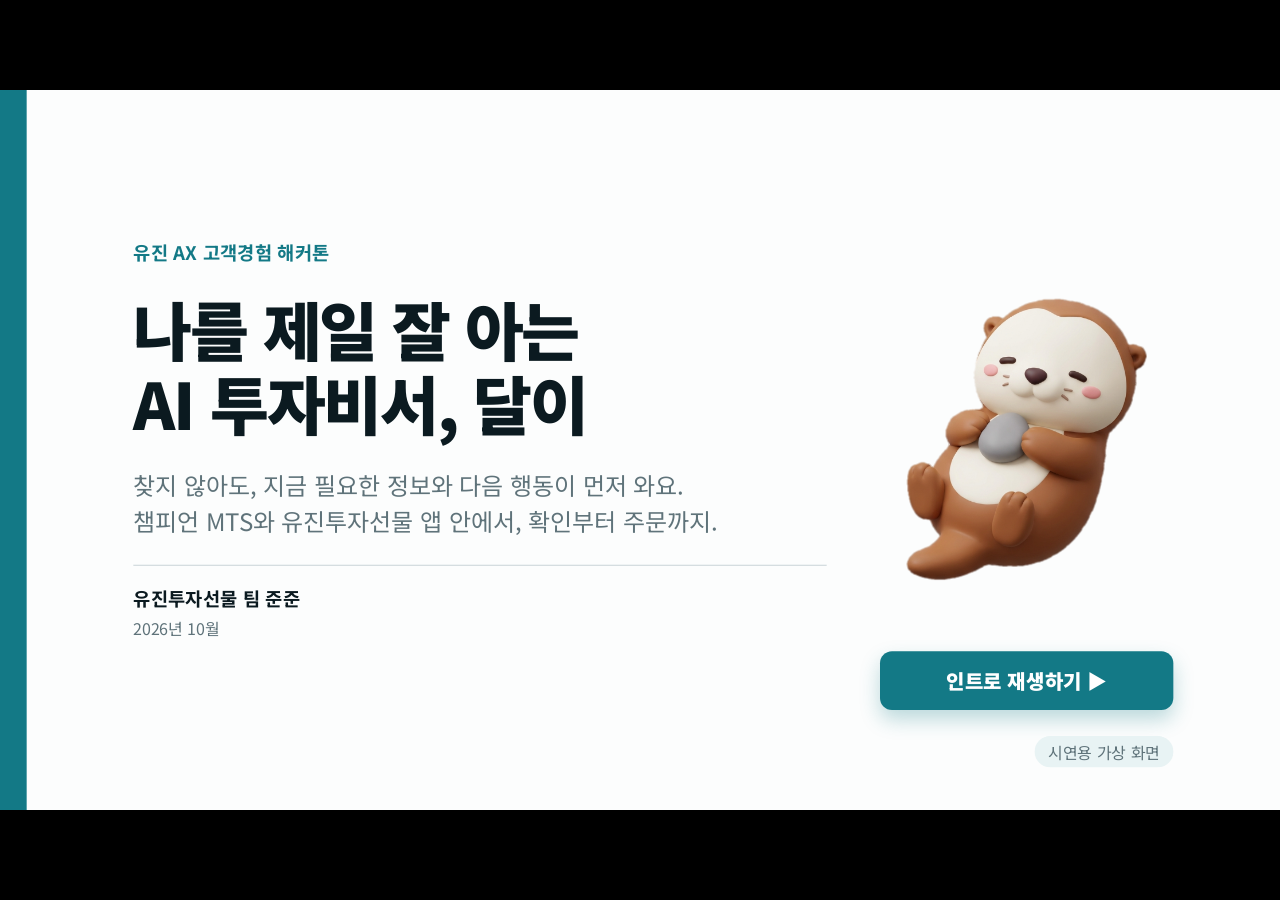
==== commit 909054b3: "Merge remote-tracking branch 'origin/main' into feature/dali-assistant" ====
--- a/present/index.html
+++ b/present/index.html
@@ -47,14 +47,8 @@
 <p style="font-size:24px;color:#5F737A">2026년 10월</p>
 </div>
 </div>
-<div style="flex:none;width:540px;display:flex;flex-direction:column;align-items:center;gap:22px">
-<div style="position:relative;background:#FFFFFF;border:2px solid #D5DDE0;border-radius:36px;padding:30px;box-shadow:0 18px 40px rgba(11,26,32,.10)">
-<img src="img/main-qr.png" alt="시연 사이트 QR, eugene12-ctrl.github.io/joonjoon" style="width:460px;height:460px;object-fit:contain;image-rendering:pixelated">
-<img src="img/dali-body.png" alt="" style="position:absolute;right:-74px;top:-86px;width:170px;height:170px;object-fit:contain">
-</div>
-<p style="font-size:32px;font-weight:900;letter-spacing:-1px">휴대폰으로 직접 써 보세요</p>
-<button type="button" id="intro-btn" style="width:460px;padding:22px 0;border:0;border-radius:18px;background:#137986;color:#fff;font:inherit;font-size:30px;font-weight:900;cursor:pointer;box-shadow:0 14px 30px rgba(19,121,134,.28)">인트로 재생하기 ▶</button>
-</div>
+<img src="img/dali-body.png" alt="조약돌을 안은 해달 캐릭터 달이" style="width:440px;height:440px;object-fit:contain">
+<button type="button" id="intro-btn" style="position:absolute;right:160px;bottom:150px;width:440px;padding:22px 0;border:0;border-radius:18px;background:#137986;color:#fff;font:inherit;font-size:30px;font-weight:900;cursor:pointer;box-shadow:0 14px 30px rgba(19,121,134,.28)">인트로 재생하기 ▶</button>
 <p style="position:absolute;right:160px;bottom:64px;font-size:24px;color:#5F737A;background:#E8F3F4;padding:6px 20px;border-radius:999px">시연용 가상 화면</p>
 <aside>안녕하세요, 유진투자선물 리테일영업팀과 스마트채널팀이 모인 팀 준준이에요. 저희는 매일 고객을 직접 만나요. 오늘 보여 드릴 건 나를 제일 잘 아는 AI 투자비서, 달이예요. 고객이 늘 묻는 세 가지, 왜 오르지, 왜 떨어지지, 어떻게 대응하지에 챔피언 MTS와 유진투자선물 앱이 먼저 답하게 만들었어요. 고객을 만나서 들은 이야기부터 시작할게요.</aside>
 </section>
@@ -262,7 +256,7 @@
 <p style="position:absolute;left:128px;bottom:64px;width:1400px;font-size:24px;color:#5F737A">유진투자증권 사업보고서 기반 추정, 자본시장연구원, 금융감독원. AI 비용은 소형 모델 공개 단가로 추정. 거래량은 재지 않아요</p>
 <p style="position:absolute;right:208px;bottom:64px;font-size:24px;color:#5F737A;background:#E8F3F4;padding:6px 20px;border-radius:999px">시연용 가상 화면</p>
 <p style="position:absolute;right:128px;bottom:64px;width:60px;font-size:24px;color:#5F737A;text-align:right">9</p>
-<aside>돈으로 보면 이래요. 주문만 남은 고객은 다른 데서 같은 주문이 되면 그냥 떠나요. 업계가 고객 유치에 쓰던 이벤트 611억 원은 금융감독원이 막았고요. 그래서 지금 고객에게 긍정적인 경험을 쌓게 해서 남게 해야 해요. 묻기 전에 온 답, 저절로 남은 매매일지, 같이 키운 달이. 떠나면 사라지는 것들이라 떠날 이유가 줄어요. 공시 숫자로 추정한 활성 리테일 고객 약 17만 명, 한 명당 연 위탁매매 순이익 약 29만 원. 30%가 달이를 쓰고 그중 5%가 남으면 연 7.4억 원을 지켜요. 비용은 비금전 보상 1인 월 300원으로 연 1.8억 원이고, AI 요약은 종목 단위라 고객이 늘어도 비용이 같이 늘지 않아요. 연 1천만 원 안팎이에요. 참여를 T사 수준 9%로 낮춰도 같은 4배예요. 다음 단계로 3개월 A/B 테스트를 제안해요. 비거래일 접속률, 알림 뒤 앱 열기, 휴면 전환율, 계좌 이전 출고율로 증명할게요. 거래량은 재지 않아요. 같은 달이가 선물 앱에도 들어가고, 매매일지는 자산관리 상담으로 이어져요.</aside>
+<aside>돈으로 보면 이래요. 주문만 남은 고객은 다른 데서 같은 주문이 되면 그냥 떠나요. 업계가 고객 유치에 쓰던 이벤트 611억 원은 금융감독원이 막았고요. 그래서 지금 고객에게 긍정적인 경험을 쌓게 해서 남게 해야 해요. 묻기 전에 온 답, 저절로 남은 매매일지, 같이 키운 달이. 떠나면 사라지는 것들이라 떠날 이유가 줄어요. 공시 숫자로 추정한 활성 리테일 고객 약 17만 명, 한 명당 연 위탁매매 순이익 약 29만 원. 30%가 달이를 쓰고 그중 5%가 남으면 연 7.4억 원을 지켜요. 비용은 비금전 보상 1인 월 300원으로 연 1.8억 원이고, AI 요약은 종목 단위라 고객이 늘어도 비용이 같이 늘지 않아요. 연 1천만 원 안팎이에요. 참여를 T사 수준 9%로 낮춰도 같은 4배예요. 다음 단계로 3개월 A/B 테스트를 제안해요. 비거래일 접속률, 알림 뒤 앱 열기, 휴면 전환율, 계좌 이전 출고율로 증명할게요. 거래량은 재지 않아요. 같은 달이가 선물 앱에도 들어가고, 매매일지는 자산관리 상담으로 이어져요. 궁금할 때, 다른 앱 말고 챔피언 MTS. 감사합니다.</aside>
 </section>
 <section id="v-demo" style="background:#0B1A20;color:#FCFDFD;font-family:'Noto Sans KR', Arial, sans-serif;padding:64px 128px 150px;display:flex;flex-direction:column;gap:22px;align-items:center">
 <div style="width:100%;display:flex;flex-direction:row;align-items:center;gap:20px;border-bottom:2px solid rgba(255,255,255,.18);padding:0 0 18px 0">
@@ -273,7 +267,7 @@
 <p style="position:absolute;left:128px;bottom:64px;width:1300px;font-size:24px;color:rgba(255,255,255,.6)">1분 56초, 소리 없음. 화면 안 이름과 숫자는 전부 가상이에요</p>
 <p style="position:absolute;right:208px;bottom:64px;font-size:24px;color:#0B1A20;background:#E8F3F4;padding:6px 20px;border-radius:999px">시연용 가상 화면</p>
 <p style="position:absolute;right:128px;bottom:64px;width:60px;font-size:24px;color:rgba(255,255,255,.6);text-align:right">10</p>
-<aside>이제 실제로 돌아가는 화면이에요. 메인 오른쪽 아래 달이를 눌러서, 오늘 내 종목 일정을 보고, 지난 결과를 보고, 주문까지 가요. 고객이 묻기 전에 답이 와 있는 앱. 궁금할 때, 다른 앱 말고 챔피언 MTS. 감사합니다.</aside>
+<aside>이제 실제로 돌아가는 화면이에요. 메인 오른쪽 아래 달이를 눌러서, 오늘 내 종목 일정을 보고, 지난 결과를 보고, 주문까지 가요.</aside>
 </section>
 </div>
 <div id="hud"><span><b id="hud-n">1</b> / 10</span><span>←→ 넘기기</span><span>F 전체화면</span><span>N 노트</span></div>
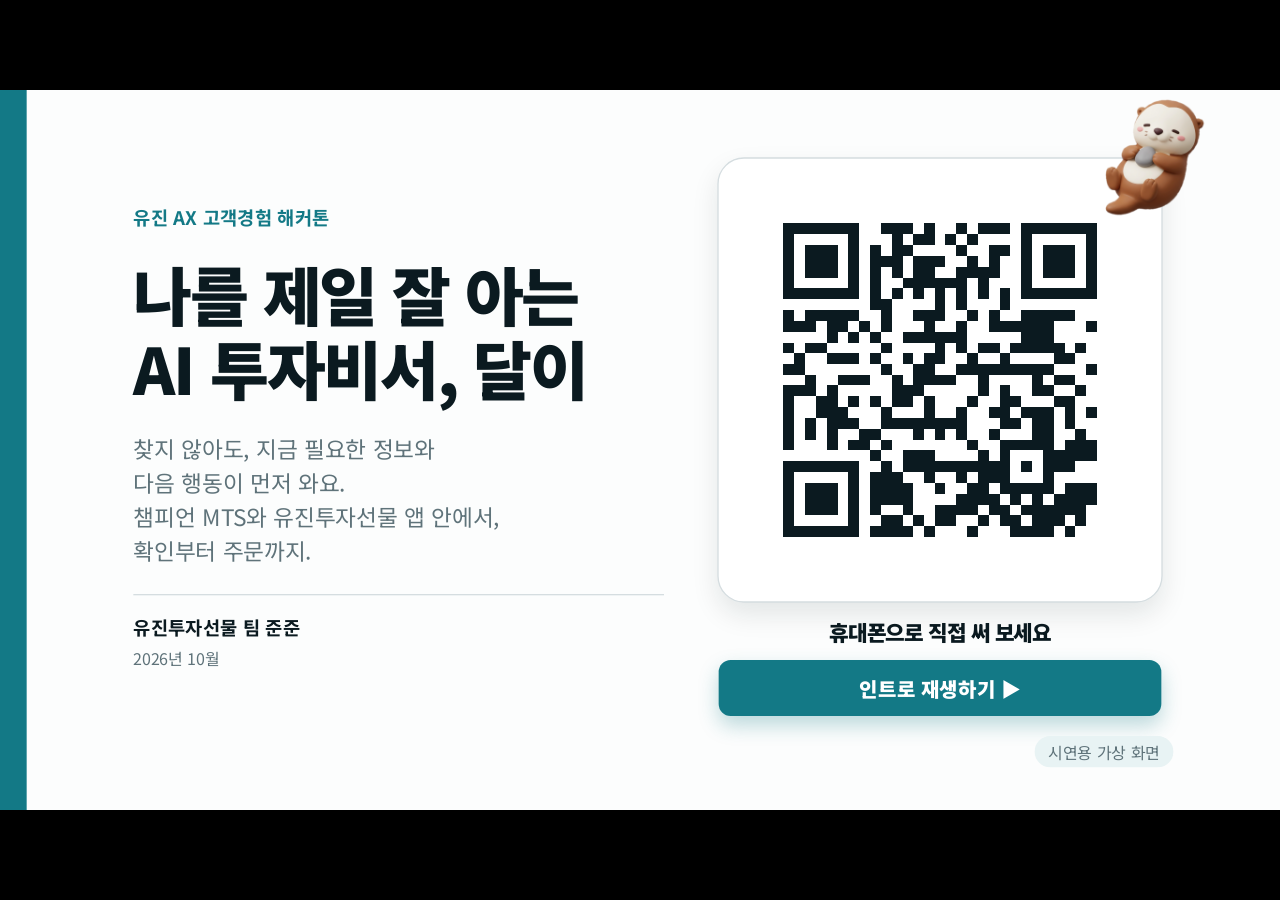
==== commit 73bd1cc7: "feat: 발표 덱 고객 인터뷰 문구 정리, 실시간 뉴스와 키우기 세 가지 장 추가, BM 장을 고객경험 혁신 로드맵으로 Co-Authored-By: Claude Opus 5.5 " ====
--- a/present/index.html
+++ b/present/index.html
@@ -31,24 +31,30 @@
   #intro { position: fixed; inset: 0; background: #000; display: none; z-index: 10; }
   #intro.on { display: block; }
   #intro iframe { width: 100%; height: 100%; border: 0; display: block; }
-  #intro-close { position: absolute; right: 18px; top: 14px; padding: 8px 14px; border: 0; border-radius: 999px; background: rgba(255,255,255,.18); color: #fff; font: 700 14px 'Noto Sans KR', Arial, sans-serif; cursor: pointer; }
+  #intro-close { position: absolute; left: 18px; top: 64px; padding: 8px 14px; border: 1px solid #D5DDE0; border-radius: 999px; background: rgba(255,255,255,.9); color: #0B1A20; box-shadow: 0 2px 8px rgba(0,0,0,.12); font: 700 14px 'Noto Sans KR', Arial, sans-serif; cursor: pointer; }
 </style>
 </head>
 <body>
 <div id="stage">
-<section id="v-cover" data-transition="fade" style="background:#FCFDFD;color:#0B1A20;font-family:'Noto Sans KR', Arial, sans-serif;padding:128px 160px 160px 200px;display:flex;flex-direction:row;align-items:center;justify-content:space-between;gap:80px">
+<section id="v-cover" data-transition="fade" style="background:#FCFDFD;color:#0B1A20;font-family:'Noto Sans KR', Arial, sans-serif;padding:88px 160px 128px 200px;display:flex;flex-direction:row;align-items:center;justify-content:space-between;gap:64px">
 <x-shape kind="rect" style="position:absolute;left:0;top:0;width:40px;height:1080px;background:#137986"></x-shape>
-<div style="display:flex;flex-direction:column;gap:40px;width:1080px">
+<div style="display:flex;flex-direction:column;gap:40px;width:820px">
 <p style="font-size:28px;font-weight:700;color:#137986">유진 AX 고객경험 해커톤</p>
 <h1 style="font-size:96px;font-weight:900;line-height:1.15;letter-spacing:-3px">나를 제일 잘 아는<br>AI 투자비서, 달이</h1>
-<p style="font-size:36px;color:#5F737A;line-height:1.5">찾지 않아도, 지금 필요한 정보와 다음 행동이 먼저 와요.<br>챔피언 MTS와 유진투자선물 앱 안에서, 확인부터 주문까지.</p>
+<p style="font-size:34px;color:#5F737A;line-height:1.5">찾지 않아도, 지금 필요한 정보와<br>다음 행동이 먼저 와요.<br>챔피언 MTS와 유진투자선물 앱 안에서,<br>확인부터 주문까지.</p>
 <div style="display:flex;flex-direction:column;gap:8px;border-top:2px solid #D5DDE0;padding:28px 0 0 0">
 <p style="font-size:28px;font-weight:700">유진투자선물 팀 준준</p>
 <p style="font-size:24px;color:#5F737A">2026년 10월</p>
 </div>
 </div>
-<img src="img/dali-body.png" alt="조약돌을 안은 해달 캐릭터 달이" style="width:440px;height:440px;object-fit:contain">
-<button type="button" id="intro-btn" style="position:absolute;right:160px;bottom:150px;width:440px;padding:22px 0;border:0;border-radius:18px;background:#137986;color:#fff;font:inherit;font-size:30px;font-weight:900;cursor:pointer;box-shadow:0 14px 30px rgba(19,121,134,.28)">인트로 재생하기 ▶</button>
+<div style="flex:none;width:700px;display:flex;flex-direction:column;align-items:center;gap:20px">
+<div style="position:relative;background:#FFFFFF;border:2px solid #D5DDE0;border-radius:40px;padding:32px;box-shadow:0 18px 40px rgba(11,26,32,.10)">
+<img src="img/main-qr.png" alt="시연 사이트 QR, eugene12-ctrl.github.io/joonjoon" style="width:600px;height:600px;object-fit:contain;image-rendering:pixelated">
+<img src="img/dali-body.png" alt="" style="position:absolute;right:-80px;top:-92px;width:180px;height:180px;object-fit:contain">
+</div>
+<p style="font-size:32px;font-weight:900;letter-spacing:-1px">휴대폰으로 직접 써 보세요</p>
+<button type="button" id="intro-btn" style="width:664px;padding:20px 0;border:0;border-radius:18px;background:#137986;color:#fff;font:inherit;font-size:30px;font-weight:900;cursor:pointer;box-shadow:0 14px 30px rgba(19,121,134,.28)">인트로 재생하기 ▶</button>
+</div>
 <p style="position:absolute;right:160px;bottom:64px;font-size:24px;color:#5F737A;background:#E8F3F4;padding:6px 20px;border-radius:999px">시연용 가상 화면</p>
 <aside>안녕하세요, 유진투자선물 리테일영업팀과 스마트채널팀이 모인 팀 준준이에요. 저희는 매일 고객을 직접 만나요. 오늘 보여 드릴 건 나를 제일 잘 아는 AI 투자비서, 달이예요. 고객이 늘 묻는 세 가지, 왜 오르지, 왜 떨어지지, 어떻게 대응하지에 챔피언 MTS와 유진투자선물 앱이 먼저 답하게 만들었어요. 고객을 만나서 들은 이야기부터 시작할게요.</aside>
 </section>
@@ -62,17 +68,17 @@
 <p style="font-size:96px;font-weight:900;line-height:1.15;letter-spacing:-4px">“거래할 때만 들어와요.”</p>
 </div>
 <div style="display:flex;flex-direction:column;gap:16px">
-<p style="font-size:24px;font-weight:700;color:#5F737A">2026년 상반기 고객인터뷰 결과, 5명, 1인 60분</p>
+<p style="font-size:24px;font-weight:700;color:#5F737A">2026년 상반기 고객인터뷰 결과, 1인 60분</p>
 <div style="display:flex;flex-direction:row;gap:24px;align-items:stretch">
 <div style="flex:1;display:flex;flex-direction:column;gap:8px;background:#FFFFFF;border:2px solid #D5DDE0;border-radius:24px;padding:28px 36px"><p style="font-size:72px;font-weight:900;letter-spacing:-3px;color:#E5333D;line-height:1">100%</p><p style="font-size:28px;font-weight:700;line-height:1.35">분석은 다른 앱에서 끝내고<br>여기서는 매수 버튼만</p></div>
-<div style="flex:1;display:flex;flex-direction:column;gap:8px;background:#FFFFFF;border:2px solid #D5DDE0;border-radius:24px;padding:28px 36px"><p style="font-size:72px;font-weight:900;letter-spacing:-3px;color:#E5333D;line-height:1">100%</p><p style="font-size:28px;font-weight:700;line-height:1.35">왜 올랐는지, 남들은 뭘 사는지<br>보고 싶은데 앱엔 없어요</p></div>
+<div style="flex:1;display:flex;flex-direction:column;gap:8px;background:#FFFFFF;border:2px solid #D5DDE0;border-radius:24px;padding:28px 36px"><p style="font-size:72px;font-weight:900;letter-spacing:-3px;color:#E5333D;line-height:1">100%</p><p style="font-size:28px;font-weight:700;line-height:1.35">왜 올랐는지, 실적 발표 때 반응<br>보고 싶은데 앱엔 없어요</p></div>
 <div style="flex:1.1;display:flex;flex-direction:column;justify-content:center;gap:10px;background:#0B1A20;color:#FFFFFF;border-radius:24px;padding:28px 36px"><p style="font-size:24px;font-weight:700;color:#BFC9CD">그래서 위기예요</p><p style="font-size:30px;font-weight:900;line-height:1.35">매수 버튼은 어느 앱에나 있어요.<br>주문만 남으면, <span style="color:#FF8A8F">갈아탈 이유만</span> 남아요</p></div>
 </div>
 </div>
 <p style="position:absolute;left:128px;bottom:64px;width:1300px;font-size:24px;color:#5F737A">지금 유진을 쓰는 이유는 주문이 안정적이고, 담당 직원이 챙겨 주고, 오래 거래해서예요. 비율은 인터뷰한 고객 기준</p>
 <p style="position:absolute;right:208px;bottom:64px;font-size:24px;color:#5F737A;background:#E8F3F4;padding:6px 20px;border-radius:999px">시연용 가상 화면</p>
 <p style="position:absolute;right:128px;bottom:64px;width:60px;font-size:24px;color:#5F737A;text-align:right">2</p>
-<aside>고객을 직접 만나 한 시간씩 물어봤어요. 다섯 분이에요. 챔피언 MTS를 언제 사용하시냐고 묻자 답은 하나였어요. 거래할 때만 들어와요. 왜 올랐는지, 내 종목 일정이 언제인지 앱 안에서 바로 보이지 않으니까요. 그래서 만난 고객 모두가 분석은 다른 앱에서 끝내고 와서 여기서는 매수 버튼만 눌러요. 모두가 왜 올랐는지, 다른 고객은 뭘 사는지 보고 싶어 했는데 앱엔 없었어요. 지금 유진을 쓰는 이유는 주문이 안정적이고, 담당 직원이 챙겨 주고, 오래 거래해서예요. 고객의 눈높이는 매일 높아져요. 그런데 매수 버튼은 어느 증권사 앱에나 있어요. 고객이 판단하는 자리가 전부 밖에 있으면 유진에 남는 건 주문뿐이고, 다른 데서 같은 주문이 되는 순간 갈아탈 이유만 남아요. 이게 저희가 출발한 위기감이에요.</aside>
+<aside>고객을 직접 만나 한 분에 한 시간씩 물어봤어요. 챔피언 MTS를 언제 사용하시냐고 묻자 답은 하나였어요. 거래할 때만 들어와요. 왜 올랐는지, 내 종목 일정이 언제인지 앱 안에서 바로 보이지 않으니까요. 그래서 만난 고객 모두가 분석은 다른 앱에서 끝내고 와서 여기서는 매수 버튼만 눌러요. 모두가 왜 올랐는지, 실적 발표 때 시장 반응은 어땠는지 보고 싶어 했는데 앱엔 없었어요. 지금 유진을 쓰는 이유는 주문이 안정적이고, 담당 직원이 챙겨 주고, 오래 거래해서예요. 고객의 눈높이는 매일 높아져요. 그런데 매수 버튼은 어느 증권사 앱에나 있어요. 고객이 판단하는 자리가 전부 밖에 있으면 유진에 남는 건 주문뿐이고, 다른 데서 같은 주문이 되는 순간 갈아탈 이유만 남아요. 이게 저희가 출발한 위기감이에요.</aside>
 </section>
 <section id="v-what" data-transition="fade" style="background:#FCFDFD;color:#0B1A20;font-family:'Noto Sans KR', Arial, sans-serif;padding:64px 128px 150px;display:flex;flex-direction:column;gap:22px">
 <div style="display:flex;flex-direction:row;align-items:center;gap:20px;border-bottom:2px solid #D5DDE0;padding:0 0 18px 0">
@@ -88,6 +94,24 @@
 <p style="position:absolute;right:208px;bottom:64px;font-size:24px;color:#5F737A;background:#E8F3F4;padding:6px 20px;border-radius:999px">시연용 가상 화면</p>
 <p style="position:absolute;right:128px;bottom:64px;width:60px;font-size:24px;color:#5F737A;text-align:right">3</p>
 <aside>그래서 우리가 주는 가치는 하나예요. 고객이 늘 묻는 세 가지에 묻기 전에 답이 와 있는 거예요. 왜 올랐지. 관심 종목이 오르면 이유 한 줄이 붙어 있어요. 왜 떨어졌지. 보유 종목이 빠지면 그날 특징뉴스가 맨 위에 있어요. 어떻게 대응하지. 실적 발표 전에 최근 4번 결과를 작은 차트로 보여 주고, 달이가 한 줄로 써 줘요. 지금은 검색하고, 커뮤니티와 차트 앱을 본 다음에야 챔피언 MTS를 열어요. 앱 4개, 30분이에요. 달이는 앱 1개, 1분이에요. 고객은 누르기만 해요. 사라, 팔라는 추천이 아니라 다음에 볼 것과 갈 화면을 먼저 열어 두는 거예요. 판단은 고객이 해요. 찾고, 다른 앱으로 옮기고, 혼자 짐작하던 투자 경험이 열면 보이는 쉬운 경험이 돼요.</aside>
+</section>
+<section id="v-news" data-transition="fade" style="background:#FCFDFD;color:#0B1A20;font-family:'Noto Sans KR', Arial, sans-serif;padding:64px 128px 150px;display:flex;flex-direction:column;gap:22px">
+<div style="display:flex;flex-direction:row;align-items:center;gap:20px;border-bottom:2px solid #D5DDE0;padding:0 0 18px 0">
+<p style="font-size:24px;font-weight:900;letter-spacing:6px;color:#137986">WHAT</p><p style="font-size:22px;font-weight:700;color:#137986;background:#E8F3F4;padding:4px 16px;border-radius:999px;white-space:nowrap">고객가치</p>
+<h2 style="font-size:44px;font-weight:700;line-height:1.3;letter-spacing:-1px;padding:0 0 0 12px">내 종목 소식은 <span style="color:#137986">실시간으로 먼저 와요</span></h2>
+</div>
+<div style="flex:1;display:flex;flex-direction:row;align-items:center;justify-content:center;gap:120px">
+<img src="img/70-news.png" alt="달이 뉴스 탭, SK하이닉스 1,487,000원 +10.9% 반도체 대형주 나란히 급등, 아래 모든 소식" style="width:376px;height:780px;object-fit:cover;object-position:top;border-radius:40px;border:7px solid #0B1A20">
+<div style="width:820px;display:flex;flex-direction:column;border-top:2px solid #0B1A20">
+<div style="display:flex;flex-direction:column;gap:10px;padding:40px 0;border-bottom:1px solid #D5DDE0"><p style="font-size:24px;font-weight:900;color:#137986">자동으로</p><p style="font-size:40px;font-weight:700;line-height:1.3">보유, 관심 종목 소식만 모아요</p></div>
+<div style="display:flex;flex-direction:column;gap:10px;padding:40px 0;border-bottom:1px solid #D5DDE0"><p style="font-size:24px;font-weight:900;color:#137986">실시간으로</p><p style="font-size:40px;font-weight:700;line-height:1.3">크게 움직인 종목이 맨 위에 와요</p></div>
+<div style="display:flex;flex-direction:column;gap:10px;padding:40px 0;border-bottom:1px solid #D5DDE0"><p style="font-size:24px;font-weight:900;color:#137986">한 줄로</p><p style="font-size:40px;font-weight:700;line-height:1.3">지금 가격과 이유를 같이 봐요</p></div>
+</div>
+</div>
+<p style="position:absolute;left:128px;bottom:64px;width:1300px;font-size:24px;color:#5F737A">검색하지 않아도 돼요. 달이를 열면 내 종목 소식이 이미 와 있어요</p>
+<p style="position:absolute;right:208px;bottom:64px;font-size:24px;color:#5F737A;background:#E8F3F4;padding:6px 20px;border-radius:999px">시연용 가상 화면</p>
+<p style="position:absolute;right:128px;bottom:64px;width:60px;font-size:24px;color:#5F737A;text-align:right">4</p>
+<aside>뉴스도 실시간으로 먼저 와요. 고객이 종목 이름을 검색하지 않아도, 달이가 보유 종목과 관심 종목 소식만 자동으로 모아요. 크게 움직인 종목은 맨 위에 지금 가격과 함께 이유 한 줄로 올라와요. 아래에는 모든 소식이 시간 순서로 쌓여 있어요. 다른 앱에서 찾던 이유가 챔피언 MTS 안에 먼저 와 있는 거예요.</aside>
 </section>
 <section id="v-eugene" data-transition="fade" style="background:#FCFDFD;color:#0B1A20;font-family:'Noto Sans KR', Arial, sans-serif;padding:64px 128px 150px;display:flex;flex-direction:column;gap:22px">
 <div style="display:flex;flex-direction:row;align-items:center;gap:20px;border-bottom:2px solid #D5DDE0;padding:0 0 18px 0">
@@ -108,7 +132,7 @@
 </div>
 <p style="position:absolute;left:128px;bottom:64px;width:1300px;font-size:24px;color:#5F737A">새 앱을 깔지 않아요. 두 앱 메인 오른쪽 아래, 같은 자리에 달이가 있어요</p>
 <p style="position:absolute;right:208px;bottom:64px;font-size:24px;color:#5F737A;background:#E8F3F4;padding:6px 20px;border-radius:999px">시연용 가상 화면</p>
-<p style="position:absolute;right:128px;bottom:64px;width:60px;font-size:24px;color:#5F737A;text-align:right">4</p>
+<p style="position:absolute;right:128px;bottom:64px;width:60px;font-size:24px;color:#5F737A;text-align:right">5</p>
 <aside>왜 유진이어야 하느냐. 나를 제일 잘 아는 비서는 내 계좌를 아는 회사만 만들 수 있어요. 달이의 입력은 보유 종목, 관심 종목, 매매 기록, 어제 걸어 둔 주문이에요. 전부 유진이 이미 가진 것이에요. 둘째, 유진은 증권과 선물을 다 해요. 챔피언 MTS에서는 내 종목 일정을, 유진투자선물 앱에서는 미국 금리 결정을 같은 달이가 같은 틀로 보여 줘요. 셋째, 달이가 쓰는 한 줄 아래에는 근거가 붙는데, 리포트 3줄 같이 읽기는 유진 리서치가 있어서 가능해요. 넷째, 고객이 유진에 남는 이유는 담당 직원이에요. 저희 리테일영업팀이 매일 듣는 질문, 왜 올랐어요, 언제 발표예요, 이걸 달이가 앱 안에서 먼저 답해요. 직원을 대신하는 게 아니라 직원이 없는 시간을 채우는 거예요.</aside>
 </section>
 <section id="v-ai" data-transition="fade" style="display:flex; flex-direction:column; gap:36px; padding:80px 128px 160px; background:#fcfdfd">
@@ -162,14 +186,29 @@
 <x-shape kind="arrow-right" style="width:40px;height:30px;background:#1E95A3;flex:none"></x-shape>
 <div style="display:flex;flex-direction:column;align-items:center;gap:12px"><img src="img/02-morning.png" alt="달이 오늘 탭, 내 종목 일정, 삼성전자 실적 발표" style="width:324px;height:700px;object-fit:cover;object-position:top;border-radius:34px;border:6px solid #0B1A20"><p style="font-size:26px;font-weight:700;text-align:center">내 종목 일정이 맨 위에</p></div>
 <x-shape kind="arrow-right" style="width:40px;height:30px;background:#1E95A3;flex:none"></x-shape>
-<div style="display:flex;flex-direction:column;align-items:center;gap:12px"><img src="img/40-ev-order-btn.png" alt="지난 결과는? 화면 맨 아래 삼성전자 주문 버튼" style="width:324px;height:700px;object-fit:cover;object-position:bottom;border-radius:34px;border:6px solid #0B1A20"><p style="font-size:26px;font-weight:700;text-align:center">최근 4번 보고 주문 버튼</p></div>
+<div style="display:flex;flex-direction:column;align-items:center;gap:12px"><img src="img/40-ev-order-btn.png" alt="지난 결과는? 화면 맨 아래 삼성전자 주문 버튼" style="width:324px;height:700px;object-fit:cover;object-position:bottom;border-radius:34px;border:6px solid #0B1A20"><p style="font-size:26px;font-weight:700;text-align:center">필요한 정보 확인하고 주문하기</p></div>
 <x-shape kind="arrow-right" style="width:40px;height:30px;background:#1E95A3;flex:none"></x-shape>
 <div style="display:flex;flex-direction:column;align-items:center;gap:12px"><img src="img/41-order.png" alt="챔피언 MTS 삼성전자 주문 화면, 오른쪽 위 달이 버튼" style="width:324px;height:700px;object-fit:cover;object-position:top;border-radius:34px;border:6px solid #0B1A20"><p style="font-size:26px;font-weight:700;text-align:center">주문 화면</p></div>
 </div>
 <p style="position:absolute;left:128px;bottom:64px;width:1300px;font-size:24px;color:#5F737A">새 앱을 깔지 않아요. 주문 화면 오른쪽 위 달이 버튼으로 다시 돌아와요. 유진투자선물 앱도 같은 흐름이에요</p>
 <p style="position:absolute;right:208px;bottom:64px;font-size:24px;color:#5F737A;background:#E8F3F4;padding:6px 20px;border-radius:999px">시연용 가상 화면</p>
-<p style="position:absolute;right:128px;bottom:64px;width:60px;font-size:24px;color:#5F737A;text-align:right">6</p>
-<aside>고객은 챔피언 MTS를 떠나지 않아요. 메인 화면 오른쪽 아래 달이를 누르면 오늘 내 종목 일정이 맨 위에 있어요. 지난 결과는? 으로 최근 4번을 보고, 맨 아래 주문 버튼을 누르면 챔피언 MTS 주문 화면으로 바로 가요. 주문 화면 오른쪽 위 달이 버튼으로 다시 돌아오고요. 유진투자선물 앱도 같은 틀이에요. 미국 금리 결정 앞에서 나스닥 지난 결과를 보여 줘요. 이 흐름을 지금 바로 시연으로 보여 드릴게요.</aside>
+<p style="position:absolute;right:128px;bottom:64px;width:60px;font-size:24px;color:#5F737A;text-align:right">7</p>
+<aside>고객은 챔피언 MTS를 떠나지 않아요. 메인 화면 오른쪽 아래 달이를 누르면 오늘 내 종목 일정이 맨 위에 있어요. 필요한 정보를 확인하고, 맨 아래 주문 버튼을 누르면 챔피언 MTS 주문 화면으로 바로 가요. 주문 화면 오른쪽 위 달이 버튼으로 다시 돌아오고요. 유진투자선물 앱도 같은 틀이에요. 미국 금리 결정 앞에서 나스닥 지난 결과를 보여 줘요. 이 흐름을 지금 바로 시연으로 보여 드릴게요.</aside>
+</section>
+<section id="v-care" data-transition="fade" style="background:#FCFDFD;color:#0B1A20;font-family:'Noto Sans KR', Arial, sans-serif;padding:64px 128px 150px;display:flex;flex-direction:column;gap:22px">
+<div style="display:flex;flex-direction:row;align-items:center;gap:20px;border-bottom:2px solid #D5DDE0;padding:0 0 18px 0">
+<p style="font-size:24px;font-weight:900;letter-spacing:6px;color:#137986">HOW</p><p style="font-size:22px;font-weight:700;color:#137986;background:#E8F3F4;padding:4px 16px;border-radius:999px;white-space:nowrap">고객가치</p>
+<h2 style="font-size:44px;font-weight:700;line-height:1.3;letter-spacing:-1px;padding:0 0 0 12px">매일 오는 이유는, <span style="color:#137986">배우고 돌아보고 나누는 것</span></h2>
+</div>
+<div style="display:flex;flex-direction:row;justify-content:center;gap:96px">
+<div style="display:flex;flex-direction:column;gap:14px;align-items:center"><img src="img/60-manage.png" alt="달이 키우기, 조약돌 7, 오늘 달이랑 리포트 3줄 같이 읽기와 산책" style="width:318px;height:640px;object-fit:cover;object-position:top;border-radius:34px;border:6px solid #0B1A20"><p style="font-size:34px;font-weight:900;letter-spacing:-1px;color:#137986">달이 키우기</p><p style="font-size:24px;font-weight:700;color:#5F737A">리포트 읽고 같이 걸으면 자라요</p></div>
+<div style="display:flex;flex-direction:column;gap:14px;align-items:center"><img src="img/66-report-end.png" alt="10월 습관 리포트, 달이가 본 것, 리포트를 읽은 날에 산 건 2번" style="width:318px;height:640px;object-fit:cover;object-position:top;border-radius:34px;border:6px solid #0B1A20"><p style="font-size:34px;font-weight:900;letter-spacing:-1px;color:#137986">AI 투자습관 진단</p><p style="font-size:24px;font-weight:700;color:#5F737A">읽은 날과 산 날을 같이 돌아봐요</p></div>
+<div style="display:flex;flex-direction:column;gap:14px;align-items:center"><img src="img/64-grow-forest.png" alt="달이네 숲 84%, 다 차면 노을공원에 진짜 나무 한 그루" style="width:318px;height:640px;object-fit:cover;object-position:bottom;border-radius:34px;border:6px solid #0B1A20"><p style="font-size:34px;font-weight:900;letter-spacing:-1px;color:#137986">사회적가치</p><p style="font-size:24px;font-weight:700;color:#5F737A">숲이 차면 노을공원에 진짜 나무</p></div>
+</div>
+<p style="position:absolute;left:128px;bottom:64px;width:1300px;font-size:24px;color:#5F737A">달이는 지켰는지 따지지 않아요. 본 것만 적어 둬요</p>
+<p style="position:absolute;right:208px;bottom:64px;font-size:24px;color:#5F737A;background:#E8F3F4;padding:6px 20px;border-radius:999px">시연용 가상 화면</p>
+<p style="position:absolute;right:128px;bottom:64px;width:60px;font-size:24px;color:#5F737A;text-align:right">8</p>
+<aside>달이에게는 매일 들르는 이유가 세 가지 있어요. 하나, 달이 키우기. 리포트 3줄을 같이 읽고 같이 걸으면 조약돌이 모이고 달이가 자라요. 둘, AI 투자습관 진단. 한 달 동안 리포트를 읽은 날과 산 날을 AI가 같이 놓고 보여 줘요. 잘했다 못했다 따지지 않고 본 것만 적어요. 셋, 사회적가치. 달이네 숲이 다 차면 노을공원에 고객 이름으로 진짜 나무 한 그루를 심어요.</aside>
 </section>
 <section id="v-grow" data-transition="fade" style="background:#FCFDFD;color:#0B1A20;font-family:'Noto Sans KR', Arial, sans-serif;padding:64px 128px 150px;display:flex;flex-direction:column;gap:22px">
 <div style="display:flex;flex-direction:row;align-items:center;gap:20px;border-bottom:2px solid #D5DDE0;padding:0 0 18px 0">
@@ -195,7 +234,7 @@
 </div>
 <p style="position:absolute;left:128px;bottom:64px;width:1300px;font-size:18px;color:#5F737A;line-height:1.4">비즈니스포스트 2025.4.15, T사 기술 블로그, 글로벌이코노믹 2026.10.22, 이용자 공개 캡처와 T사 공개 이미지. 달이 화면과 숫자는 가상</p>
 <p style="position:absolute;right:208px;bottom:64px;font-size:24px;color:#5F737A;background:#E8F3F4;padding:6px 20px;border-radius:999px">시연용 가상 화면</p>
-<p style="position:absolute;right:128px;bottom:64px;width:60px;font-size:24px;color:#5F737A;text-align:right">7</p>
+<p style="position:absolute;right:128px;bottom:64px;width:60px;font-size:24px;color:#5F737A;text-align:right">9</p>
 <aside>키우기는 사람을 매일 오게 만들어요. T사가 이미 증명했어요. 고양이 키우기는 한 달에 175만 명이 쓰고 55%가 매일 들어오고, 시작 4개월 만에 1인당 이익이 흑자로 돌아섰어요. 다람쥐를 키우는 키워봐요 적금은 두 달 반 만에 60만 계좌가 열렸고, 94%가 가입 당일 첫 미션을 했어요. 다만 조건이 있어요. 보상마다 광고를 봐야 하고, 결제해야 완료되는 미션이 있어요. 다람쥐는 자동이체가 없어서 매일 직접 넣어야 하고, 하루 빠지면 금리가 내려가요. 달이는 매일 오게 만드는 힘은 가져오고, 광고와 결제 미션은 하나도 넣지 않아요. 리포트 3줄을 읽고, AI가 투자 습관을 점검하고, 같이 걸으면 가치걸음과 노을공원 나무로 이어져요. 광고 대신 배움으로 키우는 것, 금융회사의 키우기예요.</aside>
 </section>
 <section id="v-learn" data-transition="fade" style="background:#FCFDFD;color:#0B1A20;font-family:'Noto Sans KR', Arial, sans-serif;padding:80px 128px 160px;display:flex;flex-direction:column;justify-content:space-between;gap:40px">
@@ -208,55 +247,38 @@
 <div style="display:flex;align-items:center"><x-shape kind="arrow-right" style="width:56px;height:40px;background:#1E95A3"></x-shape></div>
 <div style="flex:1.3;display:flex;flex-direction:column;gap:14px;background:#E8F3F4;border:2px solid #137986;border-radius:28px;padding:40px 44px"><p style="font-size:26px;font-weight:900;color:#137986">바꾼 기획</p><p style="font-size:38px;font-weight:700;line-height:1.4">우리 고객의 연령대와 증권 앱을 쓰는 패턴을 듣고 나서,<br>게임이 아니라 <span style="color:#137986">먼저 오는 한 줄</span>로 바꿨어요</p></div>
 </div>
-<div style="display:flex;flex-direction:row;gap:24px">
-<div style="flex:1;border-top:3px solid #137986;padding:14px 4px 0"><p style="font-size:22px;font-weight:700;color:#5F737A">만들면서 배운 것 1</p><p style="font-size:28px;font-weight:900;line-height:1.3">숫자는 규칙이, 문장만 AI가</p></div>
-<div style="flex:1;border-top:3px solid #137986;padding:14px 4px 0"><p style="font-size:22px;font-weight:700;color:#5F737A">만들면서 배운 것 2</p><p style="font-size:28px;font-weight:900;line-height:1.3">근거 없는 날은 비워요</p></div>
-<div style="flex:1;border-top:3px solid #137986;padding:14px 4px 0"><p style="font-size:22px;font-weight:700;color:#5F737A">만들면서 배운 것 3</p><p style="font-size:28px;font-weight:900;line-height:1.3">권유로 읽히는 말은 기계가 막아요</p></div>
-</div>
 <p style="font-size:40px;font-weight:900;line-height:1.35;letter-spacing:-1px">AI 시대가 되어도 고객경험의 출발은<br><span style="color:#137986">고객의 목소리에 귀 기울이는 것</span>이에요</p>
 <p style="position:absolute;left:128px;bottom:64px;width:1300px;font-size:24px;color:#5F737A">PR 48개. 고친 것의 대부분은 기능이 아니라 문구와 크기였어요. 실제 회사의 공시와 실적은 지어내지 않았어요</p>
 <p style="position:absolute;right:208px;bottom:64px;font-size:24px;color:#5F737A;background:#E8F3F4;padding:6px 20px;border-radius:999px">시연용 가상 화면</p>
-<p style="position:absolute;right:128px;bottom:64px;width:60px;font-size:24px;color:#5F737A;text-align:right">8</p>
-<aside>직접 만들면서 알게 된 건 이거예요. 고객경험은 우리가 주고 싶은 것이 아니라, 고객이 받고 싶은 것을 주는 일이었어요. 처음에는 제가 좋아하는 게임을 MTS 안에 만들려고 했어요. 그런데 우리 고객이 누구인지, 어떤 연령대가 증권 앱을 어떤 패턴으로 쓰는지 듣고 나니 그게 아니었어요. 그래서 기획을 바꿨어요. 게임이 아니라, 열면 먼저 와 있는 한 줄이에요. 만들면서 배운 것도 있어요. 숫자는 규칙이 뽑고 AI는 문장만 쓰게 했어요. AI가 숫자까지 말하면 볼 때마다 달라지니까요. 판 6번 중 3번 수익 같은 자랑하는 숫자는 뺐고, 투자 권유로 읽힐 말은 검사 스크립트가 막아요. 기사 제목을 그대로 넣었더니 아무도 안 읽어서 한 줄로 줄였고, 근거가 없는 날은 AI 줄을 비웠어요. 매매일지가 다른 앱에서 온 것 같아서 띠 높이와 줄 하나까지 맞추니 그제야 하나의 앱이 됐어요. PR 48개 중 대부분은 기능이 아니라 문구와 크기를 고친 것이었어요. 실제 회사의 공시와 실적은 지어내지 않았어요. AI 시대가 되어도 고객경험의 출발은 고객의 목소리에 귀 기울이는 것이라는 걸 잊지 않으려고 해요.</aside>
-</section>
-<section id="v-money" data-transition="fade" style="background:#FCFDFD;color:#0B1A20;font-family:'Noto Sans KR', Arial, sans-serif;padding:80px 128px 160px;display:flex;flex-direction:column;gap:36px">
+<p style="position:absolute;right:128px;bottom:64px;width:60px;font-size:24px;color:#5F737A;text-align:right">10</p>
+<aside>직접 만들면서 알게 된 건 이거예요. 고객경험은 우리가 주고 싶은 것이 아니라, 고객이 받고 싶은 것을 주는 일이었어요. 처음에는 제가 좋아하는 게임을 MTS 안에 만들려고 했어요. 그런데 우리 고객이 누구인지, 어떤 연령대가 증권 앱을 어떤 패턴으로 쓰는지 듣고 나니 그게 아니었어요. 그래서 기획을 바꿨어요. 게임이 아니라, 열면 먼저 와 있는 한 줄이에요. PR 48개 중 대부분은 기능이 아니라 문구와 크기를 고친 것이었어요. 실제 회사의 공시와 실적은 지어내지 않았어요. AI 시대가 되어도 고객경험의 출발은 고객의 목소리에 귀 기울이는 것이라는 걸 잊지 않으려고 해요.</aside>
+</section>
+<section id="v-road" data-transition="fade" style="background:#FCFDFD;color:#0B1A20;font-family:'Noto Sans KR', Arial, sans-serif;padding:80px 128px 160px;display:flex;flex-direction:column;gap:40px">
 <div style="display:flex;flex-direction:column;gap:14px;border-bottom:2px solid #D5DDE0;padding:0 0 28px 0">
-<div style="display:flex;flex-direction:row;align-items:center;gap:20px"><p style="font-size:24px;font-weight:900;letter-spacing:6px;color:#137986">NEXT</p><p style="font-size:22px;font-weight:700;color:#137986;background:#E8F3F4;padding:4px 16px;border-radius:999px">BM과 다음 단계</p></div>
-<h2 style="font-size:52px;font-weight:700;line-height:1.3;letter-spacing:-1px">긍정적인 경험이 쌓이면 고객이 남아요.<br><span style="color:#137986">연 1.8억 원으로 7.4억 원의 수익을 지켜요</span></h2>
-</div>
-<div style="display:flex;flex-direction:row;gap:64px;align-items:flex-start">
-<div style="width:420px;display:flex;flex-direction:column;gap:16px">
-<p style="font-size:24px;font-weight:700;color:#5F737A">연간 금액, 억 원</p>
-<div style="display:flex;flex-direction:row;align-items:flex-end;gap:56px;height:360px;border-bottom:2px solid #0B1A20;padding:0 0 0 24px">
-<div style="display:flex;flex-direction:column;align-items:center;gap:10px"><p style="font-size:44px;font-weight:900;color:#5F737A">1.8</p><div style="width:140px;height:74px;background:#BFD2D6"></div></div>
-<div style="display:flex;flex-direction:column;align-items:center;gap:10px"><p style="font-size:44px;font-weight:900;color:#137986">7.4</p><div style="width:140px;height:300px;background:#137986"></div></div>
-</div>
-<div style="display:flex;flex-direction:row;gap:56px;padding:0 0 0 24px"><p style="width:140px;font-size:24px;text-align:center;color:#5F737A">드는 비용</p><p style="width:140px;font-size:24px;text-align:center;color:#5F737A">지키는 수익</p></div>
-</div>
-<div style="flex:1;display:flex;flex-direction:column;gap:14px">
-<p style="font-size:24px;font-weight:700;color:#5F737A">계산 가정</p>
-<table style="width:100%;border-collapse:collapse">
-<tr><td style="font-size:26px;padding:17px 0;border-top:2px solid #0B1A20;border-bottom:1px solid #D5DDE0">활성 리테일 고객</td><td style="font-size:26px;font-weight:700;text-align:right;padding:17px 0;border-top:2px solid #0B1A20;border-bottom:1px solid #D5DDE0;white-space:nowrap">17만 명 (추정)</td></tr>
-<tr><td style="font-size:26px;padding:17px 0;border-bottom:1px solid #D5DDE0">1인당 연 위탁매매 순이익</td><td style="font-size:26px;font-weight:700;text-align:right;padding:17px 0;border-bottom:1px solid #D5DDE0;white-space:nowrap">29만 원 (추정)</td></tr>
-<tr><td style="font-size:26px;padding:17px 0;border-bottom:1px solid #D5DDE0">달이 참여, 그중 남는 고객</td><td style="font-size:26px;font-weight:700;text-align:right;padding:17px 0;border-bottom:1px solid #D5DDE0;white-space:nowrap">30%, 5% (가정)</td></tr>
-<tr><td style="font-size:26px;padding:17px 0;border-bottom:1px solid #D5DDE0">비금전 보상</td><td style="font-size:26px;font-weight:700;text-align:right;padding:17px 0;border-bottom:1px solid #D5DDE0;white-space:nowrap">1인 월 300원 (가정)</td></tr>
-<tr><td style="font-size:26px;padding:17px 0;border-bottom:1px solid #D5DDE0">AI 요약 비용, 종목 단위라 고객 수와 무관</td><td style="font-size:26px;font-weight:700;text-align:right;padding:17px 0;border-bottom:1px solid #D5DDE0;white-space:nowrap">연 1천만 원 안팎 (추정)</td></tr>
-</table>
-<p style="font-size:22px;color:#5F737A;line-height:1.5">참여를 T사 수준 9%로 낮춰도 0.55억 원으로 2.2억 원, 같은 4배예요</p>
-</div>
-<div style="width:430px;display:flex;flex-direction:column;gap:20px">
-<p style="font-size:24px;font-weight:700;color:#5F737A">다음 단계</p>
-<div style="background:#137986;color:#FFFFFF;border-radius:24px;padding:34px 36px;display:flex;flex-direction:column;gap:14px">
-<p style="font-size:32px;font-weight:900">3개월 A/B 테스트</p>
-<p style="font-size:24px;color:#BFE8EC;line-height:1.6">비거래일 접속률<br>알림 뒤 앱 열기 비율<br>휴면 전환율<br>계좌 이전 출고율</p>
-</div>
-<p style="font-size:32px;font-weight:900;line-height:1.35">궁금할 때,<br><span style="color:#137986">다른 앱 말고 챔피언 MTS.</span></p>
-</div>
-</div>
-<p style="position:absolute;left:128px;bottom:64px;width:1400px;font-size:24px;color:#5F737A">유진투자증권 사업보고서 기반 추정, 자본시장연구원, 금융감독원. AI 비용은 소형 모델 공개 단가로 추정. 거래량은 재지 않아요</p>
-<p style="position:absolute;right:208px;bottom:64px;font-size:24px;color:#5F737A;background:#E8F3F4;padding:6px 20px;border-radius:999px">시연용 가상 화면</p>
-<p style="position:absolute;right:128px;bottom:64px;width:60px;font-size:24px;color:#5F737A;text-align:right">9</p>
-<aside>돈으로 보면 이래요. 주문만 남은 고객은 다른 데서 같은 주문이 되면 그냥 떠나요. 업계가 고객 유치에 쓰던 이벤트 611억 원은 금융감독원이 막았고요. 그래서 지금 고객에게 긍정적인 경험을 쌓게 해서 남게 해야 해요. 묻기 전에 온 답, 저절로 남은 매매일지, 같이 키운 달이. 떠나면 사라지는 것들이라 떠날 이유가 줄어요. 공시 숫자로 추정한 활성 리테일 고객 약 17만 명, 한 명당 연 위탁매매 순이익 약 29만 원. 30%가 달이를 쓰고 그중 5%가 남으면 연 7.4억 원을 지켜요. 비용은 비금전 보상 1인 월 300원으로 연 1.8억 원이고, AI 요약은 종목 단위라 고객이 늘어도 비용이 같이 늘지 않아요. 연 1천만 원 안팎이에요. 참여를 T사 수준 9%로 낮춰도 같은 4배예요. 다음 단계로 3개월 A/B 테스트를 제안해요. 비거래일 접속률, 알림 뒤 앱 열기, 휴면 전환율, 계좌 이전 출고율로 증명할게요. 거래량은 재지 않아요. 같은 달이가 선물 앱에도 들어가고, 매매일지는 자산관리 상담으로 이어져요. 궁금할 때, 다른 앱 말고 챔피언 MTS. 감사합니다.</aside>
+<div style="display:flex;flex-direction:row;align-items:center;gap:20px"><p style="font-size:24px;font-weight:900;letter-spacing:6px;color:#137986">NEXT</p><p style="font-size:22px;font-weight:700;color:#137986;background:#E8F3F4;padding:4px 16px;border-radius:999px">고객경험 혁신 로드맵</p></div>
+<h2 style="font-size:52px;font-weight:700;line-height:1.3;letter-spacing:-1px">찾지 않아도 먼저 오는 경험을,<br><span style="color:#137986">챔피언 MTS에서 시작해 유진의 모든 앱으로</span></h2>
+</div>
+<div style="display:flex;flex-direction:row;gap:28px;align-items:stretch">
+<div style="flex:1;display:flex;flex-direction:column;gap:18px;background:#FFFFFF;border:2px solid #D5DDE0;border-radius:28px;padding:36px 40px">
+<div style="display:flex;flex-direction:row;align-items:baseline;gap:16px"><p style="font-size:56px;font-weight:900;line-height:1;color:#137986">1</p><p style="font-size:24px;font-weight:700;color:#5F737A">시범 3개월</p></div>
+<p style="font-size:36px;font-weight:900;line-height:1.3;letter-spacing:-1px">챔피언 MTS에서 먼저</p>
+<div style="display:flex;flex-direction:column;border-top:1px solid #BFC9CD"><p style="font-size:26px;font-weight:500;line-height:1.4;padding:14px 0;border-bottom:1px solid #D5DDE0">오늘, 뉴스, 매매일지</p><p style="font-size:26px;font-weight:500;line-height:1.4;padding:14px 0;border-bottom:1px solid #D5DDE0">일부 고객 A/B 테스트</p><p style="font-size:26px;font-weight:500;line-height:1.4;padding:14px 0;border-bottom:1px solid #D5DDE0">비거래일 접속률, 알림 뒤 앱 열기</p></div>
+</div>
+<div style="flex:1;display:flex;flex-direction:column;gap:18px;background:#FFFFFF;border:2px solid #D5DDE0;border-radius:28px;padding:36px 40px">
+<div style="display:flex;flex-direction:row;align-items:baseline;gap:16px"><p style="font-size:56px;font-weight:900;line-height:1;color:#137986">2</p><p style="font-size:24px;font-weight:700;color:#5F737A">확대 6개월</p></div>
+<p style="font-size:36px;font-weight:900;line-height:1.3;letter-spacing:-1px">유진투자선물 앱에도 같은 달이</p>
+<div style="display:flex;flex-direction:column;border-top:1px solid #BFC9CD"><p style="font-size:26px;font-weight:500;line-height:1.4;padding:14px 0;border-bottom:1px solid #D5DDE0">달이 키우기, AI 투자습관 진단</p><p style="font-size:26px;font-weight:500;line-height:1.4;padding:14px 0;border-bottom:1px solid #D5DDE0">휴면 전환율, 계좌 이전 출고율</p><p style="font-size:26px;font-weight:500;line-height:1.4;padding:14px 0;border-bottom:1px solid #D5DDE0">노을공원 나무 심기 시작</p></div>
+</div>
+<div style="flex:1;display:flex;flex-direction:column;gap:18px;background:#E8F3F4;border:2px solid #137986;border-radius:28px;padding:36px 40px">
+<div style="display:flex;flex-direction:row;align-items:baseline;gap:16px"><p style="font-size:56px;font-weight:900;line-height:1;color:#137986">3</p><p style="font-size:24px;font-weight:700;color:#5F737A">연결 1년</p></div>
+<p style="font-size:36px;font-weight:900;line-height:1.3;letter-spacing:-1px">매매일지가 상담으로 이어져요</p>
+<div style="display:flex;flex-direction:column;border-top:1px solid #BFC9CD"><p style="font-size:26px;font-weight:500;line-height:1.4;padding:14px 0;border-bottom:1px solid #D5DDE0">고객이 동의하면 담당 직원과 같이 봐요</p><p style="font-size:26px;font-weight:500;line-height:1.4;padding:14px 0;border-bottom:1px solid #D5DDE0">직원이 없는 시간은 달이가 채워요</p><p style="font-size:26px;font-weight:500;line-height:1.4;padding:14px 0;border-bottom:1px solid #D5DDE0">궁금할 때, 다른 앱 말고 챔피언 MTS</p></div>
+</div>
+</div>
+<p style="position:absolute;left:128px;bottom:64px;width:1400px;font-size:24px;color:#5F737A">거래량은 재지 않아요. 고객이 앱을 여는 이유가 늘었는지를 재요</p>
+<p style="position:absolute;right:208px;bottom:64px;font-size:24px;color:#5F737A;background:#E8F3F4;padding:6px 20px;border-radius:999px">시연용 가상 화면</p>
+<p style="position:absolute;right:128px;bottom:64px;width:60px;font-size:24px;color:#5F737A;text-align:right">11</p>
+<aside>다음 단계예요. 고객경험 혁신을 세 단계로 넓혀요. 먼저 챔피언 MTS에서 오늘, 뉴스, 매매일지를 일부 고객에게 3개월 열고, 비거래일 접속률과 알림 뒤 앱을 여는 비율로 확인해요. 다음 6개월은 유진투자선물 앱에도 같은 달이를 넣고, 달이 키우기와 AI 투자습관 진단을 열어요. 휴면 전환율과 계좌 이전 출고율을 보고, 노을공원 나무 심기도 시작해요. 1년 뒤에는 고객이 동의하면 매매일지를 담당 직원과 같이 보며 상담으로 이어요. 직원이 없는 시간은 달이가 채워요. 거래량은 재지 않아요. 고객이 앱을 여는 이유가 늘었는지를 재요. 궁금할 때, 다른 앱 말고 챔피언 MTS.</aside>
 </section>
 <section id="v-demo" style="background:#0B1A20;color:#FCFDFD;font-family:'Noto Sans KR', Arial, sans-serif;padding:64px 128px 150px;display:flex;flex-direction:column;gap:22px;align-items:center">
 <div style="width:100%;display:flex;flex-direction:row;align-items:center;gap:20px;border-bottom:2px solid rgba(255,255,255,.18);padding:0 0 18px 0">
@@ -266,13 +288,34 @@
 <video id="demo-video" src="media/dali-demo.mp4" muted playsinline controls preload="metadata" style="width:1280px;height:720px;background:#000;border-radius:20px;box-shadow:0 20px 60px rgba(0,0,0,.5)"></video>
 <p style="position:absolute;left:128px;bottom:64px;width:1300px;font-size:24px;color:rgba(255,255,255,.6)">1분 56초, 소리 없음. 화면 안 이름과 숫자는 전부 가상이에요</p>
 <p style="position:absolute;right:208px;bottom:64px;font-size:24px;color:#0B1A20;background:#E8F3F4;padding:6px 20px;border-radius:999px">시연용 가상 화면</p>
-<p style="position:absolute;right:128px;bottom:64px;width:60px;font-size:24px;color:rgba(255,255,255,.6);text-align:right">10</p>
-<aside>이제 실제로 돌아가는 화면이에요. 메인 오른쪽 아래 달이를 눌러서, 오늘 내 종목 일정을 보고, 지난 결과를 보고, 주문까지 가요.</aside>
-</section>
-</div>
-<div id="hud"><span><b id="hud-n">1</b> / 10</span><span>←→ 넘기기</span><span>F 전체화면</span><span>N 노트</span></div>
+<p style="position:absolute;right:128px;bottom:64px;width:60px;font-size:24px;color:rgba(255,255,255,.6);text-align:right">12</p>
+<aside>이제 실제로 돌아가는 화면이에요. 메인 오른쪽 아래 달이를 눌러서, 오늘 내 종목 일정을 보고, 지난 결과를 보고, 주문까지 가요. 고객이 묻기 전에 답이 와 있는 앱. 궁금할 때, 다른 앱 말고 챔피언 MTS.</aside>
+</section>
+<section id="v-thanks" style="background:#FCFDFD;color:#0B1A20;font-family:'Noto Sans KR', Arial, sans-serif;padding:128px 160px 160px 200px;display:flex;flex-direction:row;align-items:center;justify-content:space-between;gap:80px">
+<x-shape kind="rect" style="position:absolute;left:0;top:0;width:40px;height:1080px;background:#137986"></x-shape>
+<div style="display:flex;flex-direction:column;gap:40px;width:1000px">
+<img src="img/dali-body.png" alt="조약돌을 안은 해달 캐릭터 달이" style="width:220px;height:220px;object-fit:contain">
+<h1 style="font-size:140px;font-weight:900;line-height:1.1;letter-spacing:-4px">감사합니다</h1>
+<p style="font-size:36px;color:#5F737A;line-height:1.5">나를 제일 잘 아는 AI 투자비서, <span style="color:#137986;font-weight:700">달이</span></p>
+<div style="display:flex;flex-direction:column;gap:8px;border-top:2px solid #D5DDE0;padding:28px 0 0 0">
+<p style="font-size:28px;font-weight:700">유진투자선물 팀 준준</p>
+<p style="font-size:24px;color:#5F737A">2026년 10월</p>
+</div>
+</div>
+<div style="flex:none;width:460px;display:flex;flex-direction:column;align-items:center;gap:22px">
+<div style="background:#FFFFFF;border:2px solid #D5DDE0;border-radius:32px;padding:26px;box-shadow:0 18px 40px rgba(11,26,32,.10)">
+<img src="img/main-qr.png" alt="시연 사이트 QR, eugene12-ctrl.github.io/joonjoon" style="width:380px;height:380px;object-fit:contain;image-rendering:pixelated">
+</div>
+<p style="font-size:30px;font-weight:900;letter-spacing:-1px">휴대폰으로 직접 써 보세요</p>
+</div>
+<p style="position:absolute;right:208px;bottom:64px;font-size:24px;color:#5F737A;background:#E8F3F4;padding:6px 20px;border-radius:999px">시연용 가상 화면</p>
+<p style="position:absolute;right:128px;bottom:64px;width:60px;font-size:24px;color:#5F737A;text-align:right">13</p>
+<aside>감사합니다. 궁금할 때, 다른 앱 말고 챔피언 MTS. 화면의 QR로 직접 써 보실 수 있어요.</aside>
+</section>
+</div>
+<div id="hud"><span><b id="hud-n">1</b> / 13</span><span>←→ 넘기기</span><span>F 전체화면</span><span>N 노트</span></div>
 <div id="notes"></div>
-<div id="intro"><iframe id="intro-frame" title="달이 인트로" allow="autoplay"></iframe><button type="button" id="intro-close">건너뛰기 ✕</button></div>
+<div id="intro"><iframe id="intro-frame" title="달이 인트로" allow="autoplay"></iframe><button type="button" id="intro-close">덱으로 ✕</button></div>
 <script>
 (function () {
   var stage = document.getElementById('stage');
@@ -295,7 +338,8 @@
     notes.textContent = a ? a.textContent : '';
     location.hash = String(i + 1);
     var v = document.getElementById('demo-video');
-    if (v && slides[i].id !== 'v-demo') v.pause();
+    // 영상 장에 오면 바로 재생(소리 없음이라 자동재생 허용), 떠나면 멈춤
+    if (v) { if (slides[i].id === 'v-demo') v.play().catch(function () {}); else v.pause(); }
   }
   function openIntro() {
     frame.src = INTRO_SRC;
@@ -309,6 +353,8 @@
     if (next) show(1);
     window.focus();
   }
+  // 시연 영상이 끝나면 감사합니다 장으로
+  document.getElementById('demo-video').addEventListener('ended', function () { if (slides[i].id === 'v-demo') show(i + 1); });
   document.getElementById('intro-btn').addEventListener('click', openIntro);
   document.getElementById('intro-close').addEventListener('click', function () { closeIntro(true); });
   addEventListener('message', function (e) { if (e.data && e.data.type === 'dali-intro-done') closeIntro(true); });
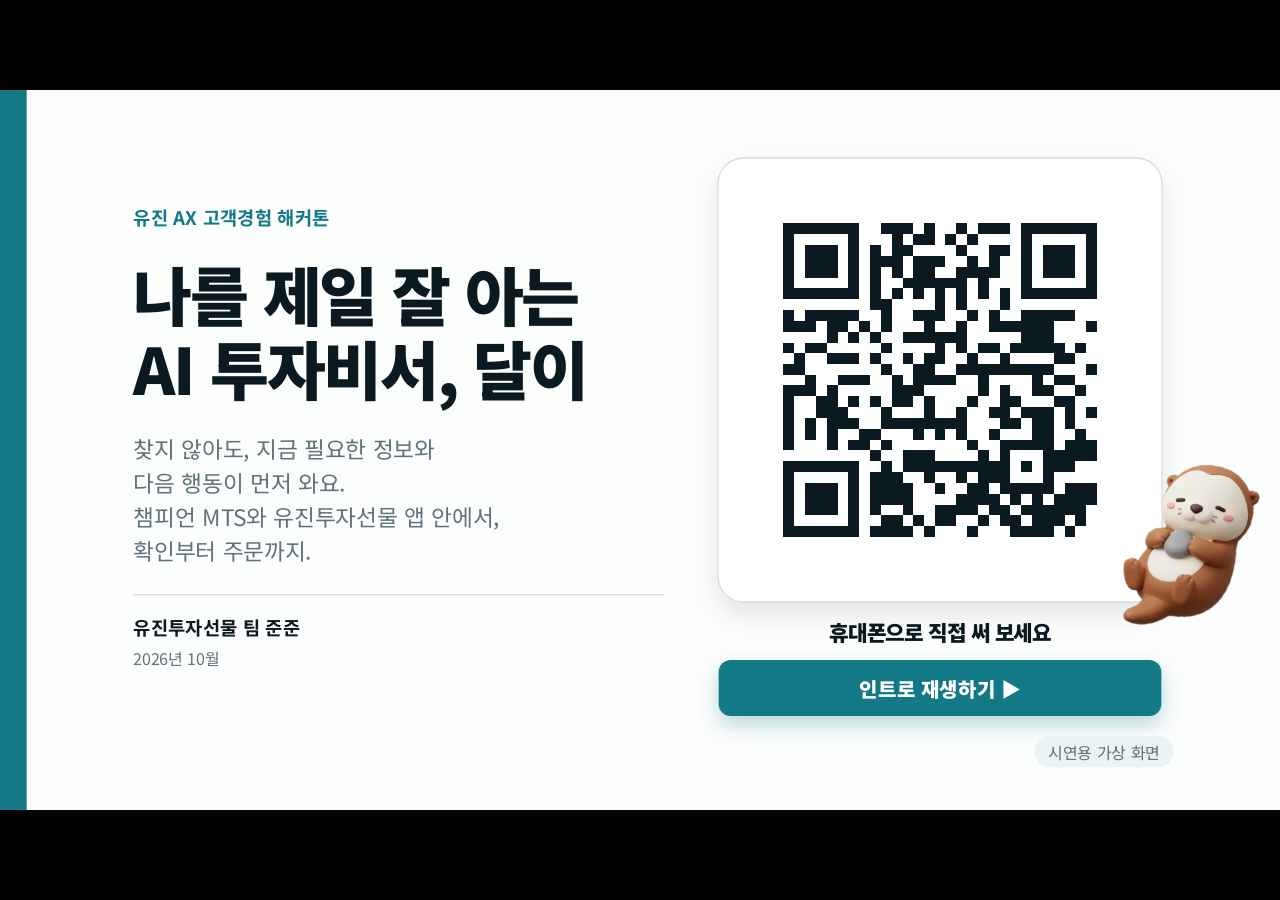
==== commit 26ac3ad4: "style: 발표 덱 표지 달이를 QR 오른쪽 아래로 크게 Co-Authored-By: Claude Opus 5.5 <noreply@anthropic.com>" ====
--- a/present/index.html
+++ b/present/index.html
@@ -50,7 +50,7 @@
 <div style="flex:none;width:700px;display:flex;flex-direction:column;align-items:center;gap:20px">
 <div style="position:relative;background:#FFFFFF;border:2px solid #D5DDE0;border-radius:40px;padding:32px;box-shadow:0 18px 40px rgba(11,26,32,.10)">
 <img src="img/main-qr.png" alt="시연 사이트 QR, eugene12-ctrl.github.io/joonjoon" style="width:600px;height:600px;object-fit:contain;image-rendering:pixelated">
-<img src="img/dali-body.png" alt="" style="position:absolute;right:-80px;top:-92px;width:180px;height:180px;object-fit:contain">
+<img src="img/dali-body.png" alt="" style="position:absolute;right:-170px;bottom:-40px;width:250px;height:250px;object-fit:contain">
 </div>
 <p style="font-size:32px;font-weight:900;letter-spacing:-1px">휴대폰으로 직접 써 보세요</p>
 <button type="button" id="intro-btn" style="width:664px;padding:20px 0;border:0;border-radius:18px;background:#137986;color:#fff;font:inherit;font-size:30px;font-weight:900;cursor:pointer;box-shadow:0 14px 30px rgba(19,121,134,.28)">인트로 재생하기 ▶</button>
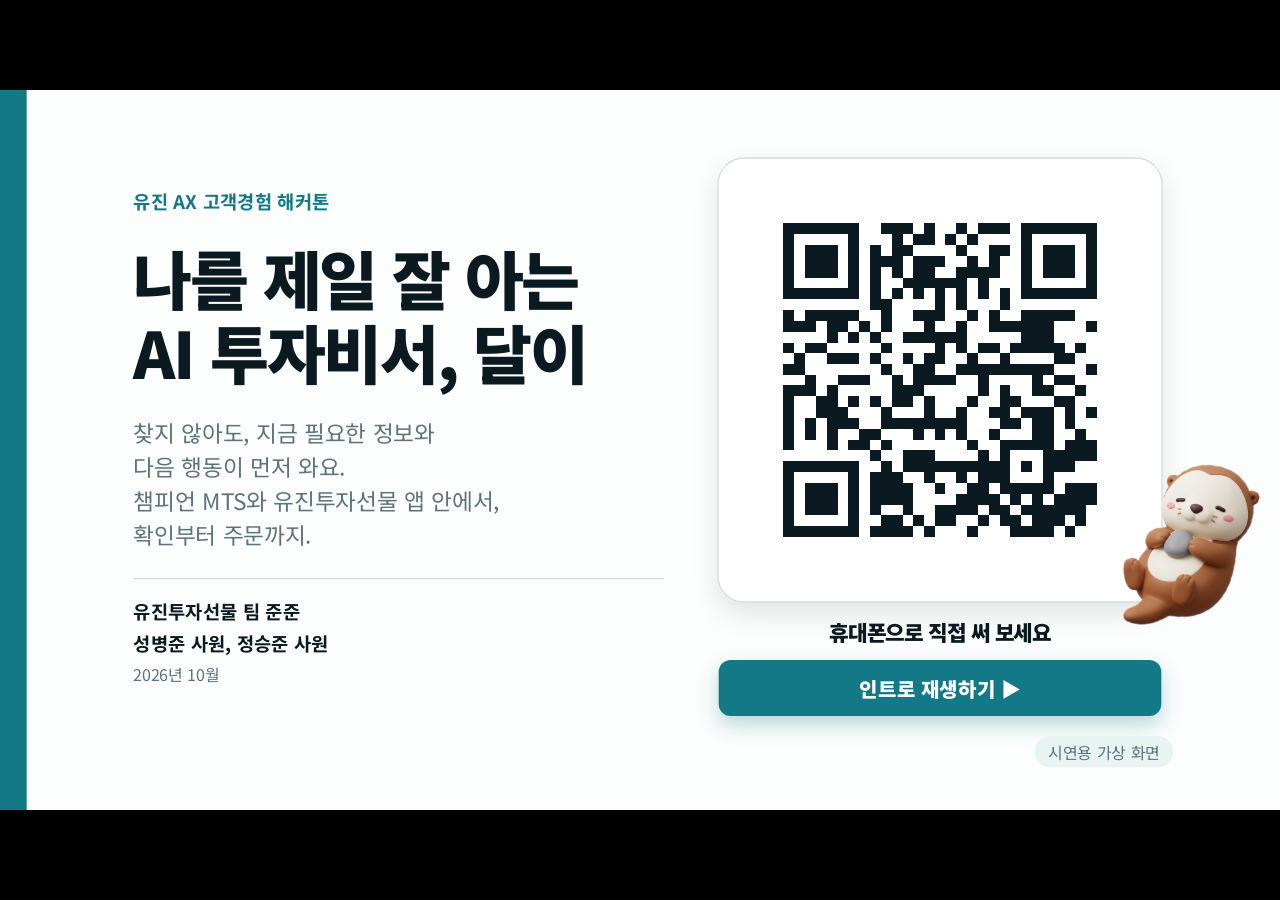
==== commit 00b7e705: "docs: 발표 1, 13번 슬라이드 팀 이름 아래에 팀원 이름 줄 추가 Co-Authored-By: Claude Fable 5.1 <noreply@anthropic.com>" ====
--- a/present/index.html
+++ b/present/index.html
@@ -44,6 +44,7 @@
 <p style="font-size:34px;color:#5F737A;line-height:1.5">찾지 않아도, 지금 필요한 정보와<br>다음 행동이 먼저 와요.<br>챔피언 MTS와 유진투자선물 앱 안에서,<br>확인부터 주문까지.</p>
 <div style="display:flex;flex-direction:column;gap:8px;border-top:2px solid #D5DDE0;padding:28px 0 0 0">
 <p style="font-size:28px;font-weight:700">유진투자선물 팀 준준</p>
+<p style="font-size:28px;font-weight:700">성병준 사원, 정승준 사원</p>
 <p style="font-size:24px;color:#5F737A">2026년 10월</p>
 </div>
 </div>
@@ -299,6 +300,7 @@
 <p style="font-size:36px;color:#5F737A;line-height:1.5">나를 제일 잘 아는 AI 투자비서, <span style="color:#137986;font-weight:700">달이</span></p>
 <div style="display:flex;flex-direction:column;gap:8px;border-top:2px solid #D5DDE0;padding:28px 0 0 0">
 <p style="font-size:28px;font-weight:700">유진투자선물 팀 준준</p>
+<p style="font-size:28px;font-weight:700">성병준 사원, 정승준 사원</p>
 <p style="font-size:24px;color:#5F737A">2026년 10월</p>
 </div>
 </div>
